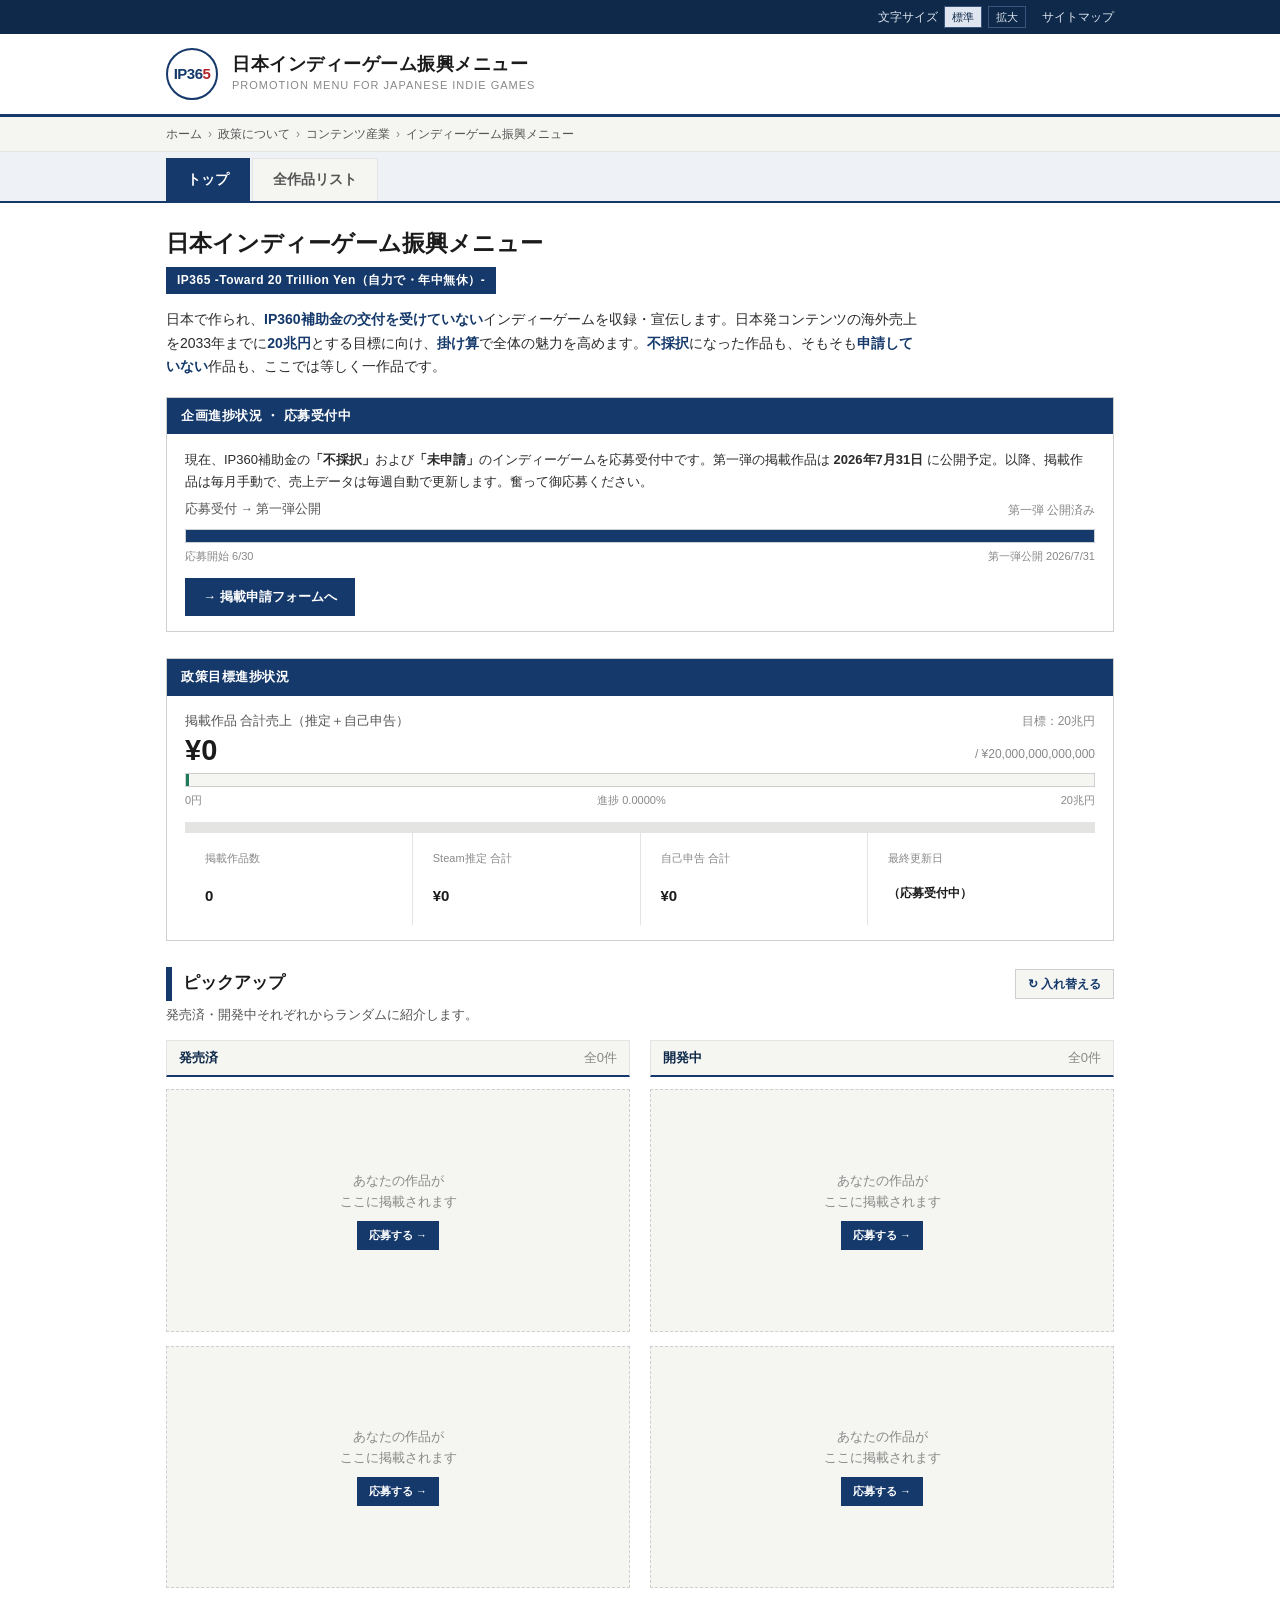
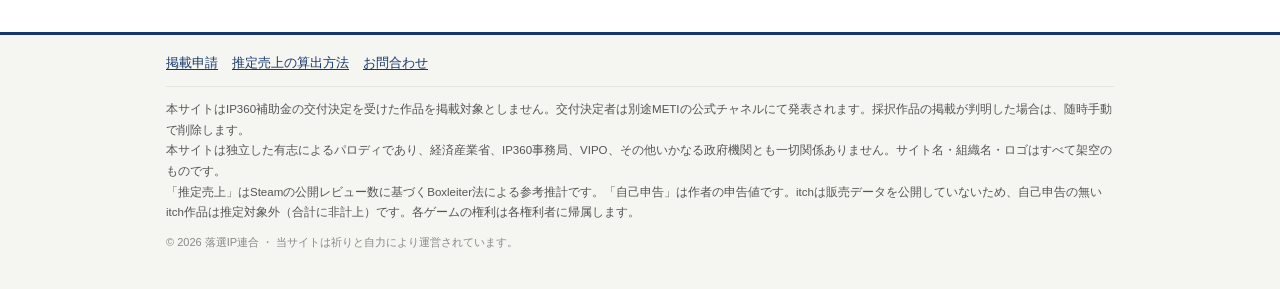
==== index.html @ c7cfbd73 "v1" ====
<!DOCTYPE html>
<html lang="ja">
<head>
<meta charset="UTF-8">
<meta name="viewport" content="width=device-width, initial-scale=1.0">
<title>日本インディーゲーム振興メニュー｜落選IP連合</title>
<meta name="description" content="日本のインディーゲームを収録・宣伝する非公式ファンサイト。IP360補助金に不採択となった作品も対象。">
<style>
  :root{
    --navy:#15396b; --navy-d:#0e2949; --ink:#1b1b1b; --sub:#555; --muted:#888;
    --line:#cfcfcf; --line-s:#e4e4e2; --page:#fff; --panel:#f5f5f2; --panel-2:#eef1f5;
    --stamp:#b3242b; --ok:#1d7a5a; --amber:#9a6a12;
  }
  *{box-sizing:border-box}
  html{-webkit-text-size-adjust:100%}
  body{margin:0;color:var(--ink);background:var(--page);
    font-family:"Hiragino Kaku Gothic ProN","Hiragino Sans","Yu Gothic Medium","Yu Gothic","Meiryo","MS PGothic",sans-serif;
    font-size:15px;line-height:1.7;}
  a{color:var(--navy);text-decoration:underline;text-underline-offset:2px}
  a:hover{color:#1f57a3}
  :focus-visible{outline:2px solid var(--navy);outline-offset:2px}
  .wrap{max-width:980px;margin:0 auto;padding:0 16px}

  .util{background:var(--navy-d);color:#dfe6f0;font-size:12px}
  .util .wrap{display:flex;justify-content:flex-end;align-items:center;gap:16px;height:34px}
  .util a{color:#dfe6f0;text-decoration:none}.util a:hover{text-decoration:underline}
  .util .sz{display:flex;gap:6px;align-items:center}
  .util .sz button{background:none;border:1px solid #3a557d;color:#dfe6f0;font:inherit;font-size:11px;padding:1px 7px;cursor:pointer}
  .util .sz button[aria-pressed="true"]{background:#dfe6f0;color:var(--navy-d)}

  .mast{border-bottom:3px solid var(--navy)}
  .mast .wrap{display:flex;align-items:center;gap:14px;padding:14px 16px}
  .emblem{width:52px;height:52px;border:2px solid var(--navy);border-radius:50%;display:flex;align-items:center;justify-content:center;flex-shrink:0}
  .emblem span{font-size:15px;font-weight:700;color:var(--navy);letter-spacing:-.5px}
  .emblem .x{color:var(--stamp);text-decoration:line-through;text-decoration-thickness:2px}
  .emblem .hi5{color:var(--stamp)}
  .org .ja{font-size:18px;font-weight:700;letter-spacing:.5px;line-height:1.3}
  .org .en{font-size:11px;color:var(--muted);letter-spacing:1px}

  .crumb{background:var(--panel);border-bottom:1px solid var(--line-s);font-size:12px;color:var(--sub)}
  .crumb .wrap{padding:7px 16px;display:flex;flex-wrap:wrap;gap:6px;align-items:center}
  .crumb a{color:var(--sub);text-decoration:none}.crumb .sep{color:var(--muted)}

  .tabs{background:var(--panel-2);border-bottom:2px solid var(--navy)}
  .tabs .wrap{display:flex;gap:2px;padding:0 16px}
  .tab{background:var(--panel);border:1px solid var(--line-s);border-bottom:none;font:inherit;font-size:14px;font-weight:700;
    color:var(--sub);padding:9px 20px;cursor:pointer;margin-top:6px}
  .tab[aria-selected="true"]{background:var(--navy);color:#fff;border-color:var(--navy)}

  main{padding:24px 0 8px}
  h1{font-size:23px;font-weight:700;line-height:1.4;margin:0 0 4px}
  .pubinfo{display:inline-block;background:var(--navy);color:#fff;font-size:12px;font-weight:700;padding:3px 11px;margin:4px 0 14px;letter-spacing:.5px}
  .lead{font-size:14px;color:#2b2b2b;margin:0 0 18px;max-width:760px}
  .lead .hl{color:var(--navy);font-weight:700}

  .panel{border:1px solid var(--line);background:#fff;margin:0 0 26px}
  .panel .hd{background:var(--navy);color:#fff;font-size:13px;font-weight:700;padding:7px 14px;letter-spacing:.5px}
  .panel .bd{padding:15px 18px}
  .prow{display:flex;justify-content:space-between;align-items:flex-end;flex-wrap:wrap;gap:6px}
  .prow .label{font-size:12.5px;color:var(--sub)} .target{font-size:12px;color:var(--muted)}
  .total{font-size:29px;font-weight:700;font-variant-numeric:tabular-nums;line-height:1}
  .bar{height:14px;background:var(--panel);border:1px solid var(--line);overflow:hidden;margin-top:8px}
  .camp-note{font-size:13px;color:#2b2b2b;margin:0 0 4px;line-height:1.7}
  .camp .camp-fill{background:var(--navy)}
  .cta{display:inline-block;background:var(--navy);color:#fff;font-size:13px;font-weight:700;padding:8px 18px;text-decoration:none}
  .cta:hover{background:var(--navy-d);color:#fff}
  .ph-card{border:1px dashed var(--line);background:var(--panel);display:flex;flex-direction:column;align-items:center;justify-content:center;text-align:center;aspect-ratio:460/240;color:var(--muted);font-size:12.5px;padding:14px;gap:8px}
  .ph-card a{font-size:12px}
  .prelaunch{border:1px solid var(--line);background:var(--panel);padding:24px 20px;text-align:center;font-size:14px;color:var(--sub)}
  .prelaunch strong{color:var(--navy-d)}
  .tag.r18{border-color:#d88;color:#fff;background:var(--stamp);font-weight:700}
  .modal-ov{position:fixed;inset:0;background:rgba(14,41,73,.55);display:none;align-items:center;justify-content:center;z-index:50;padding:18px}
  .modal-ov.show{display:flex}
  .modal{background:#fff;border:1px solid var(--line);max-width:380px;width:100%;box-shadow:0 8px 30px rgba(0,0,0,.25)}
  .modal-h{background:var(--stamp);color:#fff;font-size:14px;font-weight:700;padding:9px 16px;letter-spacing:1px}
  .modal-b{padding:18px 18px 16px;font-size:14px}
  .modal-b p{margin:0 0 10px}
  .modal-acts{display:flex;gap:10px;margin-top:16px}
  .modal-acts button{font:inherit;font-size:14px;font-weight:700;border:1px solid;padding:10px 16px;cursor:pointer;flex:1}
  .m-yes{background:var(--navy);color:#fff;border-color:var(--navy)} .m-yes:hover{background:var(--navy-d)}
  .m-no{background:#fff;color:var(--sub);border-color:var(--line)} .m-no:hover{background:var(--panel)}
  .bar>i{display:block;height:100%;background:var(--ok);min-width:3px;transition:width .9s ease}
  .scale{display:flex;justify-content:space-between;font-size:11px;color:var(--muted);margin-top:4px;font-variant-numeric:tabular-nums}
  .pmeta{margin-top:12px;border-top:1px solid var(--line-s);padding-top:10px;display:grid;grid-template-columns:repeat(4,1fr);gap:1px;background:var(--line-s)}
  .pmeta div{background:#fff;padding:8px 10px}.pmeta .k{font-size:11px;color:var(--muted)}.pmeta .v{font-size:15px;font-weight:700;font-variant-numeric:tabular-nums}

  .sec-h{font-size:17px;font-weight:700;border-left:6px solid var(--navy);padding:2px 0 2px 11px;margin:22px 0 4px;display:flex;justify-content:space-between;align-items:center}
  .sec-h .reshuf{font-size:12px;font-weight:400}
  .sec-sub{font-size:12.5px;color:var(--sub);margin:0 0 14px}
  .reshuf-btn{font:inherit;font-size:12px;background:var(--panel);border:1px solid var(--line);padding:4px 12px;cursor:pointer;color:var(--navy)}
  .reshuf-btn:hover{background:var(--panel-2)}

  .two-col{display:grid;grid-template-columns:1fr 1fr;gap:20px;margin-bottom:8px}
  .col-h{font-size:13px;font-weight:700;color:var(--navy-d);background:var(--panel);border:1px solid var(--line-s);border-bottom:2px solid var(--navy);padding:6px 12px;margin-bottom:12px}
  .col-h .cnt{float:right;color:var(--muted);font-weight:400}

  .grid{display:grid;grid-template-columns:repeat(auto-fill,minmax(280px,1fr));gap:14px}
  .card{border:1px solid var(--line);background:#fff;display:flex;flex-direction:column}
  .thumb{aspect-ratio:460/215;background:var(--panel-2);position:relative;overflow:hidden;border-bottom:1px solid var(--line-s)}
  .thumb img{width:100%;height:100%;object-fit:cover;display:block}
  .thumb .ph{position:absolute;inset:0;display:flex;align-items:center;justify-content:center;color:#9aa6b4;font-size:11px;text-align:center;padding:10px}
  .stamp{position:absolute;top:8px;left:8px;border:2.5px solid var(--stamp);color:var(--stamp);font-size:12px;font-weight:700;letter-spacing:3px;padding:2px 6px 2px 9px;transform:rotate(-9deg);background:rgba(255,255,255,.55)}
  .pin-status{position:absolute;top:8px;right:8px;font-size:10px;font-weight:700;padding:2px 8px;background:rgba(255,255,255,.85)}
  .pin-status.dev{color:var(--amber);border:1px solid #d8b25a}.pin-status.rel{color:var(--ok);border:1px solid #a6d2bf}
  .ci{padding:11px 13px;display:flex;flex-direction:column;gap:7px;flex:1}
  .gname{font-size:15px;font-weight:700;line-height:1.35}
  .meta-line{font-size:11px;color:var(--muted);font-variant-numeric:tabular-nums}
  .ip-none{font-size:11px;color:#aaa}
  .tags{display:flex;flex-wrap:wrap;gap:5px}
  .tag{font-size:10.5px;padding:2px 8px;border:1px solid var(--line);color:var(--sub);background:var(--panel);white-space:nowrap}
  .tag.g{background:var(--panel-2);color:var(--navy-d);border-color:#cdd8e6}
  .tag.ai{border-color:#cdbce6;color:#5a3f8a;background:#f3eefa}
  .rev{margin-top:auto;padding-top:8px;border-top:1px solid var(--line-s);font-size:12px;font-variant-numeric:tabular-nums;display:flex;justify-content:space-between;align-items:baseline}
  .rev .k{font-size:10.5px;color:var(--muted)}
  .rev .v.est{color:var(--ok);font-weight:700}.rev .v.self{color:var(--navy);font-weight:700}.rev .v.exc{color:var(--muted)}
  .acc-btn{width:100%;text-align:left;background:var(--panel);border:none;border-top:1px solid var(--line-s);font:inherit;font-size:12px;font-weight:700;color:var(--navy);padding:7px 13px;cursor:pointer}
  .acc-btn .tri{font-size:9px;display:inline-block;transition:transform .2s}.acc-btn[aria-expanded="true"] .tri{transform:rotate(90deg)}
  .acc-bd{display:none;padding:12px 13px;font-size:12.5px;border-top:1px solid var(--line-s)}.acc-bd.open{display:block}
  .acc-bd h4{font-size:12px;font-weight:700;margin:0 0 3px;color:var(--navy-d)}.acc-bd .blk{margin:0 0 11px}
  .acc-bd .statement{background:#fbf0f0;border-left:3px solid var(--stamp);padding:8px 11px;margin:0;color:#3a2020}
  .links{display:flex;flex-wrap:wrap;gap:6px;margin:0}
  .links a{font-size:11.5px;padding:3px 10px;border:1px solid var(--line);text-decoration:none;color:var(--navy);background:#fff}.links a:hover{background:var(--panel)}
  .calc{font-size:11px;color:var(--muted);line-height:1.6;margin:0}

  .filters{border:1px solid var(--line);background:var(--panel);padding:13px 16px;margin:0 0 16px}
  .frow{display:flex;flex-wrap:wrap;gap:18px;align-items:flex-start}
  .fgrp{display:flex;flex-direction:column;gap:5px}
  .fgrp .flabel{font-size:11px;font-weight:700;color:var(--navy-d)}
  .seg{display:flex;border:1px solid var(--line)}
  .seg button{font:inherit;font-size:12px;background:#fff;border:none;border-right:1px solid var(--line);padding:5px 12px;cursor:pointer;color:var(--sub)}
  .seg button:last-child{border-right:none}
  .seg button[aria-pressed="true"]{background:var(--navy);color:#fff}
  .gchips{display:flex;flex-wrap:wrap;gap:5px;max-width:560px}
  .gchip{font:inherit;font-size:11.5px;background:#fff;border:1px solid var(--line);padding:3px 10px;cursor:pointer;color:var(--sub)}
  .gchip[aria-pressed="true"]{background:var(--navy);color:#fff;border-color:var(--navy)}
  .fcount{font-size:12px;color:var(--sub);margin:0 0 12px}
  .fcount b{color:var(--ink)}
  .empty{text-align:center;color:var(--muted);font-size:13px;padding:30px}

  .apply{border:1px dashed var(--line);background:var(--panel);padding:15px 18px;margin:22px 0 8px;font-size:13px}
  .apply h3{font-size:14px;margin:0 0 6px;font-weight:700}

  footer{border-top:3px solid var(--navy);margin-top:28px;background:var(--panel)}
  footer .wrap{padding:18px 16px 26px}
  .flinks{display:flex;flex-wrap:wrap;gap:14px;font-size:12.5px;margin-bottom:12px}
  .disc{font-size:11.5px;color:var(--sub);line-height:1.8;border-top:1px solid var(--line-s);padding-top:12px;margin:0}
  .copy{font-size:11px;color:var(--muted);margin-top:10px}

  .hide{display:none!important}
  @media(max-width:760px){
    .two-col{grid-template-columns:1fr}
    .pmeta{grid-template-columns:1fr 1fr}
  }
  @media(prefers-reduced-motion:reduce){*{transition:none!important}}
  body.lg{font-size:17px}
</style>
</head>
<body>

<div class="util"><div class="wrap">
  <span class="sz">文字サイズ
    <button id="sz-n" aria-pressed="true">標準</button>
    <button id="sz-l" aria-pressed="false">拡大</button>
  </span>
  <a href="#">サイトマップ</a>
</div></div>

<header class="mast"><div class="wrap">
  <div class="emblem" aria-hidden="true"><span>IP36<span class="hi5">5</span></span></div>
  <div class="org">
    <div class="ja">日本インディーゲーム振興メニュー</div>
    <div class="en">PROMOTION MENU FOR JAPANESE INDIE GAMES</div>
  </div>
</div></header>

<nav class="crumb" aria-label="パンくず"><div class="wrap">
  <a href="#">ホーム</a><span class="sep">›</span>
  <a href="#">政策について</a><span class="sep">›</span>
  <a href="#">コンテンツ産業</a><span class="sep">›</span>
  <span>インディーゲーム振興メニュー</span>
</div></nav>

<div class="tabs"><div class="wrap" role="tablist">
  <button class="tab" id="tab-top" role="tab" aria-selected="true" aria-controls="view-top">トップ</button>
  <button class="tab" id="tab-list" role="tab" aria-selected="false" aria-controls="view-list">全作品リスト</button>
</div></div>

<main><div class="wrap">

  <!-- ===================== TOP ===================== -->
  <section id="view-top" role="tabpanel" aria-labelledby="tab-top">
    <h1>日本インディーゲーム振興メニュー</h1>
    <div class="pubinfo">IP365 ‑Toward 20 Trillion Yen（自力で・年中無休）‑</div>
    <p class="lead">日本で作られ、<span class="hl">IP360補助金の交付を受けていない</span>インディーゲームを収録・宣伝します。日本発コンテンツの海外売上を2033年までに<span class="hl">20兆円</span>とする目標に向け、<span class="hl">掛け算</span>で全体の魅力を高めます。<span class="hl">不採択</span>になった作品も、そもそも<span class="hl">申請していない</span>作品も、ここでは等しく一作品です。</p>

    <section class="panel camp" aria-labelledby="camp-h">
      <div class="hd" id="camp-h">企画進捗状況 ・ 応募受付中</div>
      <div class="bd">
        <p class="camp-note">現在、IP360補助金の<strong>「不採択」</strong>および<strong>「未申請」</strong>のインディーゲームを応募受付中です。第一弾の掲載作品は <strong>2026年7月31日</strong> に公開予定。以降、掲載作品は毎月手動で、売上データは毎週自動で更新します。奮って御応募ください。</p>
        <div class="prow" style="margin-top:6px"><span class="label">応募受付 → 第一弾公開</span><span class="target" id="camp-countdown">あと — 日</span></div>
        <div class="bar"><i id="camp-bar" class="camp-fill" style="width:3px"></i></div>
        <div class="scale"><span id="camp-start">応募開始</span><span>第一弾公開 2026/7/31</span></div>
        <p style="margin:13px 0 0"><a class="cta js-form-link" href="#" target="_blank" rel="noopener">→ 掲載申請フォームへ</a></p>
      </div>
    </section>

    <section class="panel" aria-labelledby="prog-h">
      <div class="hd" id="prog-h">政策目標進捗状況</div>
      <div class="bd">
        <div class="prow"><span class="label">掲載作品 合計売上（推定＋自己申告）</span><span class="target">目標：20兆円</span></div>
        <div class="prow" style="margin:4px 0 0"><span class="total" id="total-jpy">¥—</span><span class="target" id="target-jpy">/ ¥20,000,000,000,000</span></div>
        <div class="bar"><i id="bar" style="width:3px"></i></div>
        <div class="scale"><span>0円</span><span id="pct">進捗 —</span><span>20兆円</span></div>
        <div class="pmeta">
          <div><div class="k">掲載作品数</div><div class="v" id="m-count">—</div></div>
          <div><div class="k">Steam推定 合計</div><div class="v" id="m-est">—</div></div>
          <div><div class="k">自己申告 合計</div><div class="v" id="m-self">—</div></div>
          <div><div class="k">最終更新日</div><div class="v" id="m-updated" style="font-size:12px">—</div></div>
        </div>
      </div>
    </section>

    <h2 class="sec-h">ピックアップ <button class="reshuf-btn" id="reshuf" type="button">↻ 入れ替える</button></h2>
    <p class="sec-sub">発売済・開発中それぞれからランダムに紹介します。</p>
    <div class="two-col">
      <div><div class="col-h">発売済 <span class="cnt" id="rel-cnt"></span></div><div class="grid" id="show-rel"></div></div>
      <div><div class="col-h">開発中 <span class="cnt" id="dev-cnt"></span></div><div class="grid" id="show-dev"></div></div>
    </div>
  </section>

  <!-- ===================== LIST ===================== -->
  <section id="view-list" role="tabpanel" aria-labelledby="tab-list" class="hide">
    <h1 style="margin-bottom:14px">全作品リスト</h1>
    <div class="filters">
      <div class="frow">
        <div class="fgrp"><span class="flabel">IP360</span>
          <div class="seg" data-filter="ip360">
            <button aria-pressed="true" data-v="all">全部</button>
            <button aria-pressed="false" data-v="rejected">不採選</button>
            <button aria-pressed="false" data-v="none">未申請</button>
          </div>
        </div>
        <div class="fgrp"><span class="flabel">状態</span>
          <div class="seg" data-filter="status">
            <button aria-pressed="true" data-v="all">全部</button>
            <button aria-pressed="false" data-v="released">発売済</button>
            <button aria-pressed="false" data-v="in_development">開発中</button>
          </div>
        </div>
        <div class="fgrp"><span class="flabel">AI利用</span>
          <div class="seg" data-filter="ai">
            <button aria-pressed="true" data-v="all">全部</button>
            <button aria-pressed="false" data-v="yes">使用</button>
            <button aria-pressed="false" data-v="no">不使用</button>
          </div>
        </div>
        <div class="fgrp"><span class="flabel">対象年齢</span>
          <div class="seg" data-filter="adult">
            <button aria-pressed="true" data-v="sfw">全年齢のみ</button>
            <button aria-pressed="false" data-v="all">成人向けも表示</button>
          </div>
        </div>
      </div>
      <div class="fgrp" style="margin-top:13px"><span class="flabel">ジャンル（複数選択可）</span>
        <div class="gchips" id="gchips"></div>
      </div>
    </div>
    <p class="fcount"><b id="list-count">0</b> 件を表示中</p>
    <div class="grid" id="list-grid"></div>
    <div class="empty hide" id="list-empty">条件に一致する作品がありません。</div>

    <section class="apply">
      <h3>掲載申請について</h3>
      <p style="margin:0">Steam App ID か itch.io のページURL、<strong>どちらか一方</strong>があれば掲載できます。Steam作品はタイトル・画像・概要・ジャンルを自動取得。itch作品は460×215pxの画像・概要（300文字以内）・ジャンル（最大5つ）を御記入ください。</p>
      <p style="margin:10px 0 0"><a class="js-form-link" href="#" target="_blank" rel="noopener" style="display:inline-block;background:var(--navy);color:#fff;font-size:13px;font-weight:700;padding:8px 18px;text-decoration:none">→ 掲載申請フォームへ</a></p>
    </section>
  </section>

</div></main>

<div class="modal-ov" id="age-modal" role="dialog" aria-modal="true" aria-labelledby="age-h">
  <div class="modal">
    <div class="modal-h" id="age-h">年齢確認</div>
    <div class="modal-b">
      <p>このフィルタには<strong>成人向け（R-18）</strong>の作品が含まれます。</p>
      <p>あなたは18歳以上ですか？</p>
      <div class="modal-acts">
        <button id="age-yes" class="m-yes">はい（18歳以上）</button>
        <button id="age-no" class="m-no">いいえ</button>
      </div>
    </div>
  </div>
</div>

<footer><div class="wrap">
  <div class="flinks"><a class="js-form-link" href="#" target="_blank" rel="noopener">掲載申請</a><a href="#" id="calc-link">推定売上の算出方法</a><a class="js-contact-link" href="#" target="_blank" rel="noopener">お問合わせ</a></div>
  <p class="disc">
    本サイトはIP360補助金の交付決定を受けた作品を掲載対象としません。交付決定者は別途METIの公式チャネルにて発表されます。採択作品の掲載が判明した場合は、随時手動で削除します。<br>
    本サイトは独立した有志によるパロディであり、経済産業省、IP360事務局、VIPO、その他いかなる政府機関とも一切関係ありません。サイト名・組織名・ロゴはすべて架空のものです。<br>
    「推定売上」はSteamの公開レビュー数に基づくBoxleiter法による参考推計です。「自己申告」は作者の申告値です。itchは販売データを公開していないため、自己申告の無いitch作品は推定対象外（合計に非計上）です。各ゲームの権利は各権利者に帰属します。
  </p>
  <p class="copy">© <span id="yr"></span> 落選IP連合 ・ 当サイトは祈りと自力により運営されています。</p>
</div></footer>

<script>
(function(){
  "use strict";
  // ▼▼▼ Googleフォームの公開URLをここに（Apps Scriptのログに出る getPublishedUrl） ▼▼▼
  var FORM_URL = "https://forms.gle/REPLACE_WITH_YOUR_FORM";
  // ▼ お問合わせ用の別フォームURL（後で手動で差し替え） ▼
  var CONTACT_URL = "https://forms.gle/REPLACE_WITH_CONTACT_FORM";
  // ▲▲▲
  // ▲▲▲
  var FALLBACK = {
    generated_at:"（応募受付中）", target_jpy:20000000000000,
    total_estimated_jpy:0, total_self_reported_jpy:0,
    total_counter_jpy:0, total_reviews:0,
    assumptions:{boxleiter_multiplier:30, effective_price_factor:0.6, usd_jpy:155},
    games:[]
  };

  var D=null, A={};
  var filt={ip360:"all",status:"all",ai:"all",adult:"sfw",genres:[]};
  var adultConfirmed=false;
  var yen=function(n){return "¥"+Math.round(n).toLocaleString("ja-JP");};
  var num=function(n){return Math.round(n).toLocaleString("ja-JP");};
  function esc(s){return String(s==null?"":s).replace(/[&<>"]/g,function(c){return{"&":"&amp;","<":"&lt;",">":"&gt;",'"':"&quot;"}[c];});}
  function rnd(arr,k){var a=arr.slice();for(var i=a.length-1;i>0;i--){var j=Math.floor(Math.random()*(i+1));var t=a[i];a[i]=a[j];a[j]=t;}return a.slice(0,k);}

  function revHtml(g){
    if(g.revenue_kind==="estimated") return '<span class="k">推定売上</span><span class="v est">'+yen(g.revenue_jpy)+'</span>';
    if(g.revenue_kind==="self_reported") return '<span class="k">自己申告</span><span class="v self">'+yen(g.revenue_jpy)+'</span>';
    return '<span class="k">売上</span><span class="v exc">対象外（itch非公開）</span>';
  }
  function card(g){
    var c=document.createElement("article");c.className="card";
    var stamp = g.ip360==="rejected" ? '<div class="stamp" aria-label="不採択">不採択</div>' : '';
    var pin = g.status==="released" ? '<div class="pin-status rel">発売済</div>' : '<div class="pin-status dev">開発中</div>';
    var thumb='<div class="thumb">'+(g.header_image?'<img src="'+esc(g.header_image)+'" alt="'+esc(g.name)+'" loading="lazy">':'<div class="ph">画像（Steam自動取得 / 作者提供）</div>')+stamp+pin+'</div>';

    var idline = g.app_id ? ('App ID: '+esc(g.app_id)) : (g.itch_url?'itch.io':'—');
    var ipnone = g.ip360==="none" ? '<div class="ip-none">IP360：未申請</div>' : '';
    var genreTags=(g.genre||[]).map(function(t){return '<span class="tag g">'+esc(t)+'</span>';}).join("");
    var aiTag = g.ai_used===true?'<span class="tag ai">AI使用</span>':(g.ai_used===false?'<span class="tag">AI不使用</span>':'');
    var r18Tag = g.adult?'<span class="tag r18">R-18</span>':'';

    var ci='<div class="ci"><div class="gname">'+esc(g.name)+'</div>'+
      '<div class="meta-line">'+idline+'</div>'+ipnone+
      '<div class="tags">'+r18Tag+aiTag+genreTags+'</div>'+
      '<div class="rev">'+revHtml(g)+'</div></div>';
    c.innerHTML=thumb+ci;

    var btn=document.createElement("button");btn.className="acc-btn";btn.setAttribute("aria-expanded","false");
    btn.innerHTML='<span class="tri">▶</span> 詳細を見る';
    var L=g.links||{},lb=[];
    if(L.steam)lb.push('<a href="'+esc(L.steam)+'" target="_blank" rel="noopener">Steam ↗</a>');
    if(L.itch)lb.push('<a href="'+esc(L.itch)+'" target="_blank" rel="noopener">itch.io ↗</a>');
    if(L.website)lb.push('<a href="'+esc(L.website)+'" target="_blank" rel="noopener">公式サイト ↗</a>');
    var sns=L.sns||(L.x?[L.x]:[]);
    (Array.isArray(sns)?sns:[sns]).forEach(function(u){
      if(!u)return;
      var label="SNS";try{label=new URL(u).hostname.replace(/^www\./,"");}catch(e){}
      lb.push('<a href="'+esc(u)+'" target="_blank" rel="noopener">'+esc(label)+' ↗</a>');
    });
    var linksHtml=lb.length?'<div class="links">'+lb.join("")+'</div>':'<p class="calc">リンク未登録</p>';

    var calc;
    if(g.revenue_kind==="estimated") calc='レビュー '+num(g.total_reviews)+' 件 × 係数 '+(A.boxleiter_multiplier||30)+' ＝ 推定 '+num(g.est_units)+' 本 × 実効単価係数 '+(A.effective_price_factor||0.6)+' → '+yen(g.revenue_jpy);
    else if(g.revenue_kind==="self_reported") calc='作者の自己申告値：'+yen(g.revenue_jpy)+'（itchは販売データ非公開のため申告制）';
    else calc='itchは販売データを公開していないため、推定対象外（合計に非計上）。';

    var stmt = (g.ip360==="rejected"&&g.statement)?'<div class="blk"><h4>落選感言</h4><p class="statement">'+esc(g.statement)+'</p></div>':'';
    var bd=document.createElement("div");bd.className="acc-bd";
    bd.innerHTML='<div class="blk"><h4>概要</h4><p style="margin:0">'+esc(g.short_description||"—")+'</p></div>'+
      stmt+'<div class="blk"><h4>関連リンク</h4>'+linksHtml+'</div>'+
      '<div class="blk" style="margin-bottom:0"><h4>売上の内訳</h4><p class="calc">'+calc+'</p></div>';
    btn.addEventListener("click",function(){var o=bd.classList.toggle("open");btn.setAttribute("aria-expanded",o?"true":"false");});
    c.appendChild(btn);c.appendChild(bd);
    return c;
  }

  function phCard(){
    var d=document.createElement("div");d.className="ph-card";
    d.innerHTML='<div>あなたの作品が<br>ここに掲載されます</div><a class="cta" href="'+FORM_URL+'" target="_blank" rel="noopener" style="font-size:11px;padding:5px 12px">応募する →</a>';
    return d;
  }
  function renderShowcase(){
    var sfw=D.games.filter(function(g){return !g.adult;});
    var rel=sfw.filter(function(g){return g.status==="released";});
    var dev=sfw.filter(function(g){return g.status==="in_development";});
    document.getElementById("rel-cnt").textContent="全"+rel.length+"件";
    document.getElementById("dev-cnt").textContent="全"+dev.length+"件";
    var R=document.getElementById("show-rel"),V=document.getElementById("show-dev");
    R.innerHTML="";V.innerHTML="";
    if(rel.length){ rnd(rel,3).forEach(function(g){R.appendChild(card(g));}); }
    else { R.appendChild(phCard());R.appendChild(phCard()); }
    if(dev.length){ rnd(dev,3).forEach(function(g){V.appendChild(card(g));}); }
    else { V.appendChild(phCard());V.appendChild(phCard()); }
  }

  function renderChips(){
    var set={};D.games.forEach(function(g){(g.genre||[]).forEach(function(t){set[t]=(set[t]||0)+1;});});
    var keys=Object.keys(set).sort(function(a,b){return set[b]-set[a];});
    var box=document.getElementById("gchips");box.innerHTML="";
    keys.forEach(function(t){
      var b=document.createElement("button");b.className="gchip";b.type="button";b.setAttribute("aria-pressed","false");
      b.textContent=t+"("+set[t]+")";b.dataset.v=t;
      b.addEventListener("click",function(){
        var i=filt.genres.indexOf(t);
        if(i>=0){filt.genres.splice(i,1);b.setAttribute("aria-pressed","false");}
        else{filt.genres.push(t);b.setAttribute("aria-pressed","true");}
        renderList();
      });
      box.appendChild(b);
    });
  }

  function renderList(){
    var g=document.getElementById("list-grid");g.innerHTML="";
    if(!D.games.length){
      document.getElementById("list-count").textContent=0;
      document.getElementById("list-empty").classList.add("hide");
      g.innerHTML='<div class="prelaunch">現在、<strong>応募受付中</strong>です。第一弾の掲載作品は <strong>2026年7月31日</strong> に公開予定。<br>あなたの作品の掲載申請をお待ちしています。<br><br><a class="cta" href="'+FORM_URL+'" target="_blank" rel="noopener">→ 掲載申請フォームへ</a></div>';
      return;
    }
    var rows=D.games.filter(function(x){
      if(filt.adult!=="all"&&x.adult)return false;
      if(filt.ip360!=="all"&&x.ip360!==filt.ip360)return false;
      if(filt.status!=="all"&&x.status!==filt.status)return false;
      if(filt.ai==="yes"&&x.ai_used!==true)return false;
      if(filt.ai==="no"&&x.ai_used!==false)return false;
      if(filt.genres.length){var has=(x.genre||[]).some(function(t){return filt.genres.indexOf(t)>=0;});if(!has)return false;}
      return true;
    });
    document.getElementById("list-count").textContent=rows.length;
    document.getElementById("list-empty").classList.toggle("hide",rows.length>0);
    rows.forEach(function(x){g.appendChild(card(x));});
  }

  // ▼ 企画スケジュール（7/31公開後はこのpanelごと削除可） ▼
  var CAMPAIGN_START = new Date("2026-07-01T00:00:00+09:00");
  var FIRST_BATCH    = new Date("2026-07-31T23:59:59+09:00");
  function renderCampaign(){
    var now=new Date(), span=FIRST_BATCH-CAMPAIGN_START;
    var p=span>0?((now-CAMPAIGN_START)/span*100):100;
    p=Math.min(Math.max(p,0),100);
    var days=Math.ceil((FIRST_BATCH-now)/86400000);
    var cd=document.getElementById("camp-countdown"), cs=document.getElementById("camp-start"), cb=document.getElementById("camp-bar");
    if(cs) cs.textContent="応募開始 "+(CAMPAIGN_START.getMonth()+1)+"/"+CAMPAIGN_START.getDate();
    if(cd) cd.textContent = days>0 ? ("第一弾公開まで あと "+days+" 日") : "第一弾 公開済み";
    if(cb) setTimeout(function(){cb.style.width=Math.max(p,2)+"%";},120);
  }

  function render(d){
    D=d;A=d.assumptions||{};
    document.getElementById("total-jpy").textContent=yen(d.total_counter_jpy||0);
    document.getElementById("target-jpy").textContent="/ "+yen(d.target_jpy||20000000000000);
    var pct=(d.total_counter_jpy||0)/(d.target_jpy||20000000000000)*100;
    document.getElementById("pct").textContent="進捗 "+(pct>=1?pct.toFixed(2):pct.toFixed(4))+"%";
    setTimeout(function(){document.getElementById("bar").style.width=Math.min(Math.max(pct,0.04),100)+"%";},120);
    document.getElementById("m-count").textContent=num(d.games.length);
    document.getElementById("m-est").textContent=yen(d.total_estimated_jpy||0);
    document.getElementById("m-self").textContent=yen(d.total_self_reported_jpy||0);
    document.getElementById("m-updated").textContent=d.generated_at||"—";
    document.getElementById("yr").textContent=new Date().getFullYear();
    renderCampaign();renderShowcase();renderChips();renderList();
  }

  // tabs
  function showTab(which){
    var top=which==="top";
    document.getElementById("tab-top").setAttribute("aria-selected",top?"true":"false");
    document.getElementById("tab-list").setAttribute("aria-selected",top?"false":"true");
    document.getElementById("view-top").classList.toggle("hide",!top);
    document.getElementById("view-list").classList.toggle("hide",top);
  }
  document.getElementById("tab-top").onclick=function(){showTab("top");};
  document.getElementById("tab-list").onclick=function(){showTab("list");};

  // segmented filters
  function setSeg(seg,b){
    seg.querySelectorAll("button").forEach(function(x){x.setAttribute("aria-pressed","false");});
    b.setAttribute("aria-pressed","true");filt[seg.dataset.filter]=b.dataset.v;renderList();
  }
  document.querySelectorAll(".seg").forEach(function(seg){
    var key=seg.dataset.filter;
    seg.querySelectorAll("button").forEach(function(b){
      b.addEventListener("click",function(){
        // 成人向け表示は18歳以上の確認が必要
        if(key==="adult" && b.dataset.v==="all" && !adultConfirmed){
          pendingAdultSeg={seg:seg,btn:b};
          document.getElementById("age-modal").classList.add("show");
          return;
        }
        setSeg(seg,b);
      });
    });
  });

  // 年齢確認モーダル
  var pendingAdultSeg=null;
  document.getElementById("age-yes").onclick=function(){
    adultConfirmed=true;
    document.getElementById("age-modal").classList.remove("show");
    if(pendingAdultSeg){setSeg(pendingAdultSeg.seg,pendingAdultSeg.btn);pendingAdultSeg=null;}
  };
  document.getElementById("age-no").onclick=function(){
    document.getElementById("age-modal").classList.remove("show");
    pendingAdultSeg=null; // 「全年齢のみ」のまま
  };
  document.getElementById("age-modal").addEventListener("click",function(e){
    if(e.target===this){this.classList.remove("show");pendingAdultSeg=null;}
  });

  document.getElementById("reshuf").onclick=function(){renderShowcase();};
  var n=document.getElementById("sz-n"),l=document.getElementById("sz-l");
  n.onclick=function(){document.body.classList.remove("lg");n.setAttribute("aria-pressed","true");l.setAttribute("aria-pressed","false");};
  l.onclick=function(){document.body.classList.add("lg");l.setAttribute("aria-pressed","true");n.setAttribute("aria-pressed","false");};
  document.getElementById("calc-link").addEventListener("click",function(e){e.preventDefault();
    alert("推定売上の算出方法（Boxleiter法）\n\n推定本数＝Steam公開レビュー数×係数（既定30）\n推定売上＝推定本数×定価×実効単価係数（既定0.6）\n\nitchは販売データ非公開のため、自己申告が無ければ対象外。誤差は大きく、眺めて楽しむための参考値です。");
  });

  fetch("./data.json",{cache:"no-store"}).then(function(r){if(!r.ok)throw 0;return r.json();})
    .then(render).catch(function(){render(FALLBACK);});

  document.querySelectorAll(".js-form-link").forEach(function(a){a.href=FORM_URL;});
  document.querySelectorAll(".js-contact-link").forEach(function(a){a.href=CONTACT_URL;});
})();
</script>
</body>
</html>
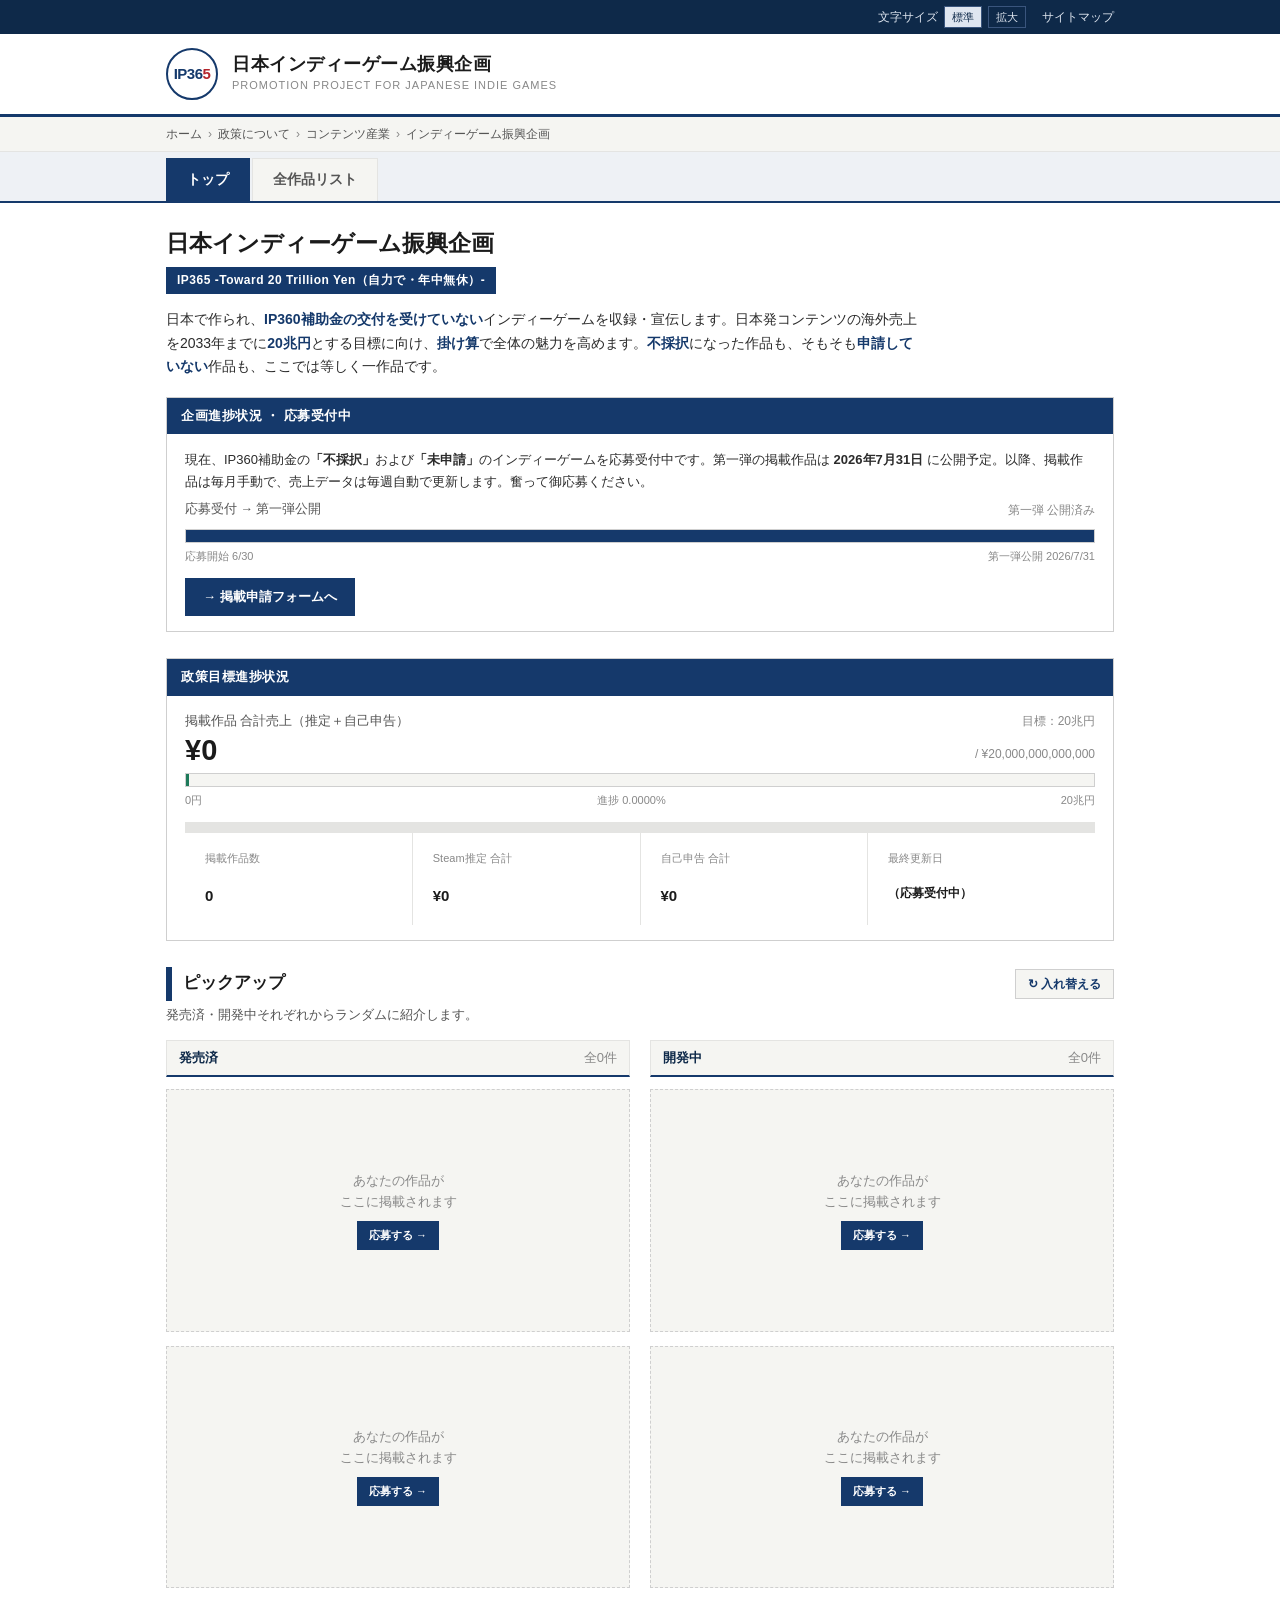
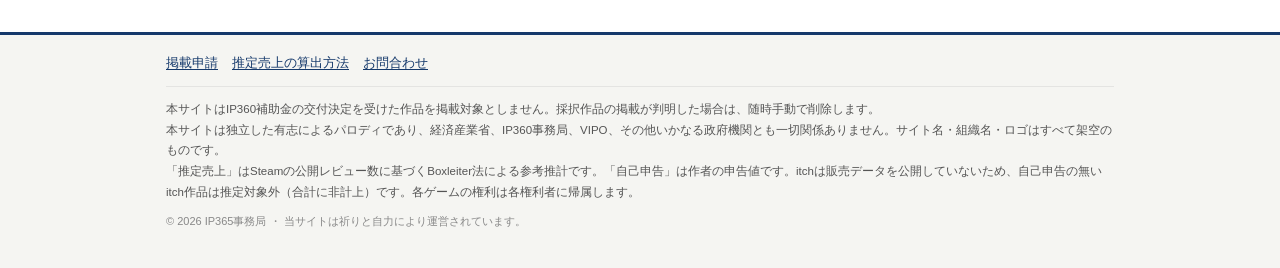
==== commit 0a6ff2e9: "Update index.html" ====
--- a/index.html
+++ b/index.html
@@ -3,7 +3,7 @@
 <head>
 <meta charset="UTF-8">
 <meta name="viewport" content="width=device-width, initial-scale=1.0">
-<title>日本インディーゲーム振興メニュー｜落選IP連合</title>
+<title>日本インディーゲーム振興企画｜落選IP連合</title>
 <meta name="description" content="日本のインディーゲームを収録・宣伝する非公式ファンサイト。IP360補助金に不採択となった作品も対象。">
 <style>
   :root{
@@ -168,8 +168,8 @@
 <header class="mast"><div class="wrap">
   <div class="emblem" aria-hidden="true"><span>IP36<span class="hi5">5</span></span></div>
   <div class="org">
-    <div class="ja">日本インディーゲーム振興メニュー</div>
-    <div class="en">PROMOTION MENU FOR JAPANESE INDIE GAMES</div>
+    <div class="ja">日本インディーゲーム振興企画</div>
+    <div class="en">PROMOTION PROJECT FOR JAPANESE INDIE GAMES</div>
   </div>
 </div></header>
 
@@ -177,7 +177,7 @@
   <a href="#">ホーム</a><span class="sep">›</span>
   <a href="#">政策について</a><span class="sep">›</span>
   <a href="#">コンテンツ産業</a><span class="sep">›</span>
-  <span>インディーゲーム振興メニュー</span>
+  <span>インディーゲーム振興企画</span>
 </div></nav>
 
 <div class="tabs"><div class="wrap" role="tablist">
@@ -189,7 +189,7 @@
 
   <!-- ===================== TOP ===================== -->
   <section id="view-top" role="tabpanel" aria-labelledby="tab-top">
-    <h1>日本インディーゲーム振興メニュー</h1>
+    <h1>日本インディーゲーム振興企画</h1>
     <div class="pubinfo">IP365 ‑Toward 20 Trillion Yen（自力で・年中無休）‑</div>
     <p class="lead">日本で作られ、<span class="hl">IP360補助金の交付を受けていない</span>インディーゲームを収録・宣伝します。日本発コンテンツの海外売上を2033年までに<span class="hl">20兆円</span>とする目標に向け、<span class="hl">掛け算</span>で全体の魅力を高めます。<span class="hl">不採択</span>になった作品も、そもそも<span class="hl">申請していない</span>作品も、ここでは等しく一作品です。</p>
 
@@ -233,10 +233,10 @@
     <h1 style="margin-bottom:14px">全作品リスト</h1>
     <div class="filters">
       <div class="frow">
-        <div class="fgrp"><span class="flabel">IP360</span>
+        <div class="fgrp"><span class="flabel">IP360補助金</span>
           <div class="seg" data-filter="ip360">
             <button aria-pressed="true" data-v="all">全部</button>
-            <button aria-pressed="false" data-v="rejected">不採選</button>
+            <button aria-pressed="false" data-v="rejected">不採択</button>
             <button aria-pressed="false" data-v="none">未申請</button>
           </div>
         </div>
@@ -247,11 +247,11 @@
             <button aria-pressed="false" data-v="in_development">開発中</button>
           </div>
         </div>
-        <div class="fgrp"><span class="flabel">AI利用</span>
+        <div class="fgrp"><span class="flabel">生成AIの利用</span>
           <div class="seg" data-filter="ai">
             <button aria-pressed="true" data-v="all">全部</button>
+            <button aria-pressed="false" data-v="no">不使用</button>
             <button aria-pressed="false" data-v="yes">使用</button>
-            <button aria-pressed="false" data-v="no">不使用</button>
           </div>
         </div>
         <div class="fgrp"><span class="flabel">対象年齢</span>
@@ -295,11 +295,11 @@
 <footer><div class="wrap">
   <div class="flinks"><a class="js-form-link" href="#" target="_blank" rel="noopener">掲載申請</a><a href="#" id="calc-link">推定売上の算出方法</a><a class="js-contact-link" href="#" target="_blank" rel="noopener">お問合わせ</a></div>
   <p class="disc">
-    本サイトはIP360補助金の交付決定を受けた作品を掲載対象としません。交付決定者は別途METIの公式チャネルにて発表されます。採択作品の掲載が判明した場合は、随時手動で削除します。<br>
+    本サイトはIP360補助金の交付決定を受けた作品を掲載対象としません。採択作品の掲載が判明した場合は、随時手動で削除します。<br>
     本サイトは独立した有志によるパロディであり、経済産業省、IP360事務局、VIPO、その他いかなる政府機関とも一切関係ありません。サイト名・組織名・ロゴはすべて架空のものです。<br>
     「推定売上」はSteamの公開レビュー数に基づくBoxleiter法による参考推計です。「自己申告」は作者の申告値です。itchは販売データを公開していないため、自己申告の無いitch作品は推定対象外（合計に非計上）です。各ゲームの権利は各権利者に帰属します。
   </p>
-  <p class="copy">© <span id="yr"></span> 落選IP連合 ・ 当サイトは祈りと自力により運営されています。</p>
+  <p class="copy">© <span id="yr"></span> IP365事務局 ・ 当サイトは祈りと自力により運営されています。</p>
 </div></footer>
 
 <script>
@@ -341,7 +341,7 @@
     var idline = g.app_id ? ('App ID: '+esc(g.app_id)) : (g.itch_url?'itch.io':'—');
     var ipnone = g.ip360==="none" ? '<div class="ip-none">IP360：未申請</div>' : '';
     var genreTags=(g.genre||[]).map(function(t){return '<span class="tag g">'+esc(t)+'</span>';}).join("");
-    var aiTag = g.ai_used===true?'<span class="tag ai">AI使用</span>':(g.ai_used===false?'<span class="tag">AI不使用</span>':'');
+    var aiTag = g.ai_used===true?'<span class="tag ai">生成AI使用</span>':(g.ai_used===false?'<span class="tag">生成AI不使用</span>':'');
     var r18Tag = g.adult?'<span class="tag r18">R-18</span>':'';
 
     var ci='<div class="ci"><div class="gname">'+esc(g.name)+'</div>'+
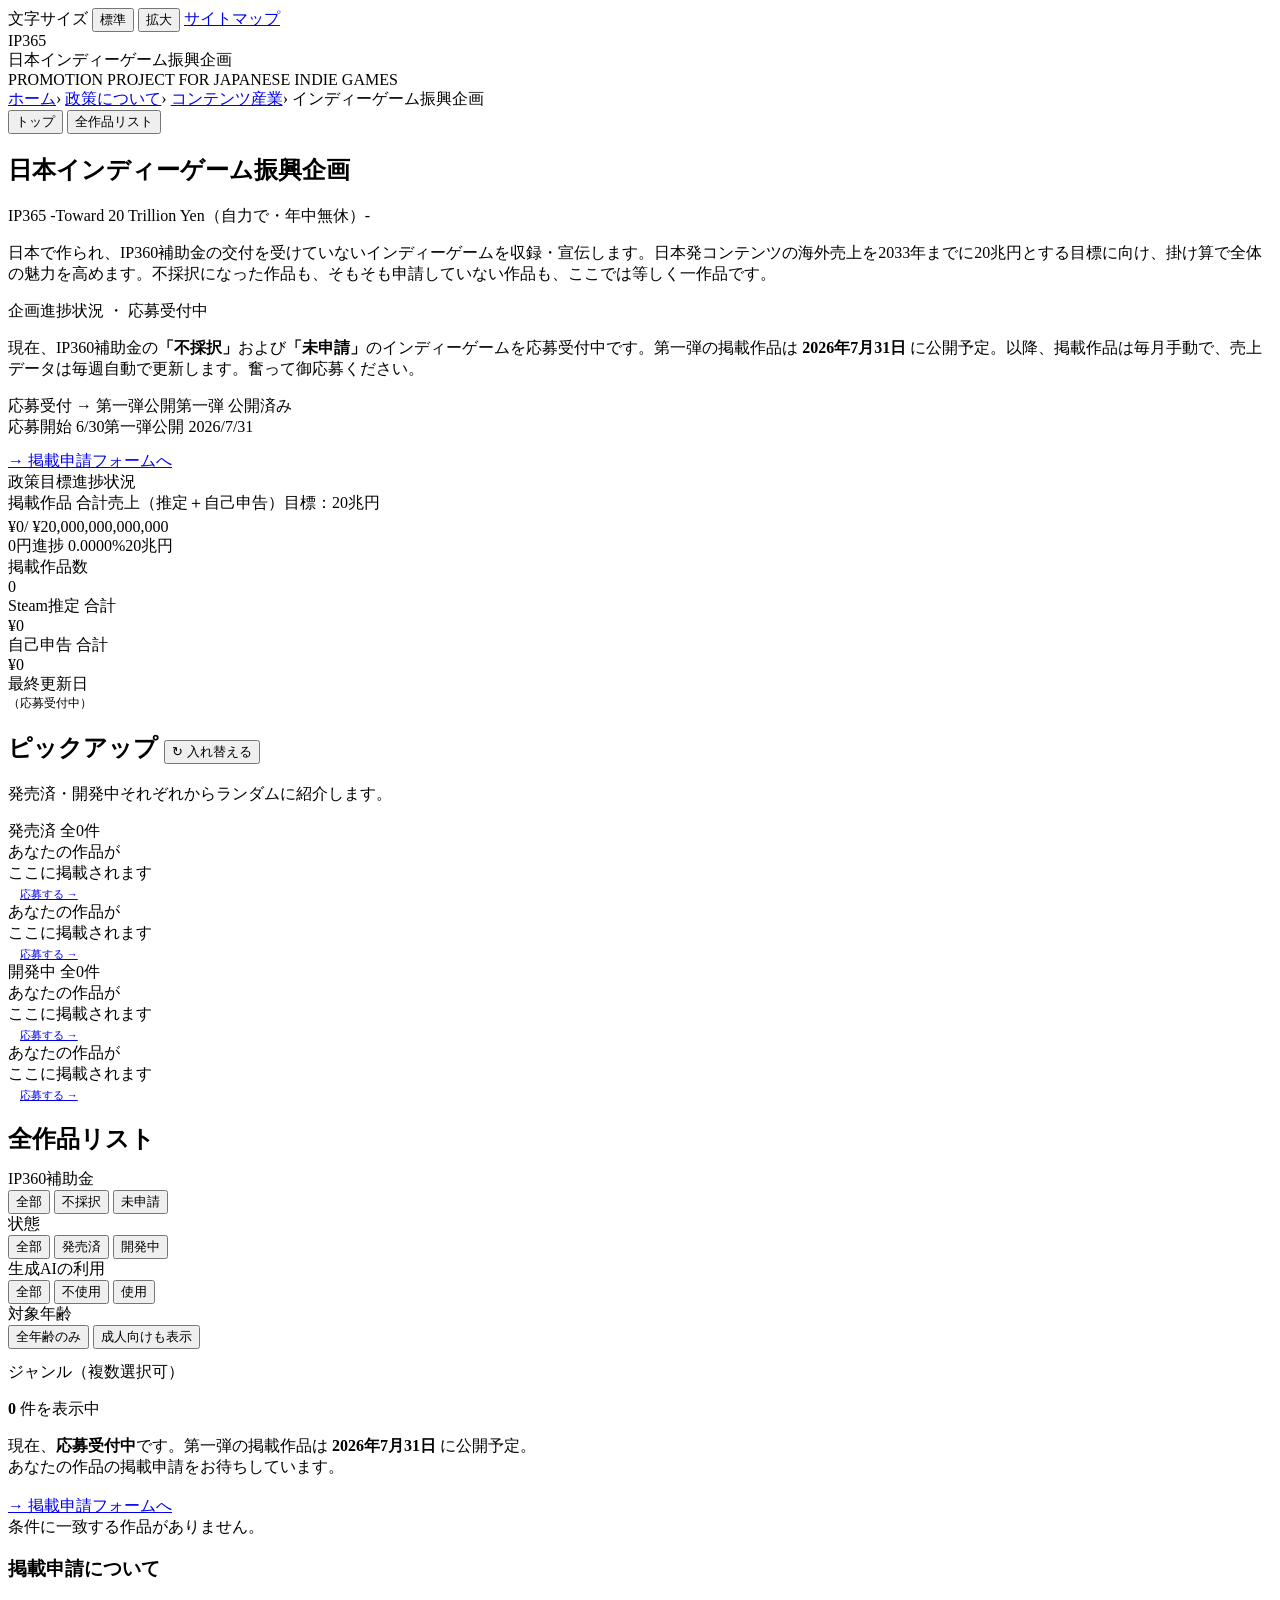
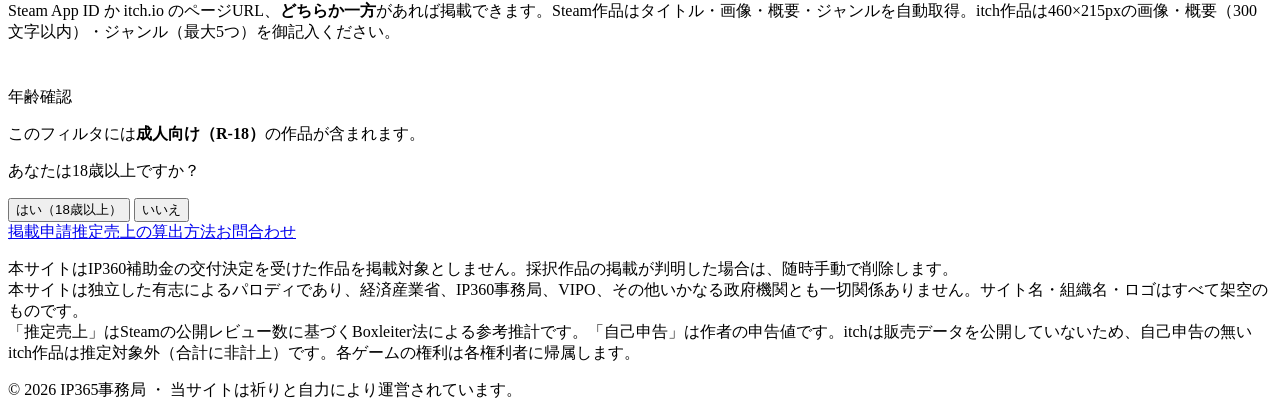
==== commit 7833128b: "Update index.html" ====
--- a/index.html
+++ b/index.html
@@ -5,155 +5,7 @@
 <meta name="viewport" content="width=device-width, initial-scale=1.0">
 <title>日本インディーゲーム振興企画｜落選IP連合</title>
 <meta name="description" content="日本のインディーゲームを収録・宣伝する非公式ファンサイト。IP360補助金に不採択となった作品も対象。">
-<style>
-  :root{
-    --navy:#15396b; --navy-d:#0e2949; --ink:#1b1b1b; --sub:#555; --muted:#888;
-    --line:#cfcfcf; --line-s:#e4e4e2; --page:#fff; --panel:#f5f5f2; --panel-2:#eef1f5;
-    --stamp:#b3242b; --ok:#1d7a5a; --amber:#9a6a12;
-  }
-  *{box-sizing:border-box}
-  html{-webkit-text-size-adjust:100%}
-  body{margin:0;color:var(--ink);background:var(--page);
-    font-family:"Hiragino Kaku Gothic ProN","Hiragino Sans","Yu Gothic Medium","Yu Gothic","Meiryo","MS PGothic",sans-serif;
-    font-size:15px;line-height:1.7;}
-  a{color:var(--navy);text-decoration:underline;text-underline-offset:2px}
-  a:hover{color:#1f57a3}
-  :focus-visible{outline:2px solid var(--navy);outline-offset:2px}
-  .wrap{max-width:980px;margin:0 auto;padding:0 16px}
-
-  .util{background:var(--navy-d);color:#dfe6f0;font-size:12px}
-  .util .wrap{display:flex;justify-content:flex-end;align-items:center;gap:16px;height:34px}
-  .util a{color:#dfe6f0;text-decoration:none}.util a:hover{text-decoration:underline}
-  .util .sz{display:flex;gap:6px;align-items:center}
-  .util .sz button{background:none;border:1px solid #3a557d;color:#dfe6f0;font:inherit;font-size:11px;padding:1px 7px;cursor:pointer}
-  .util .sz button[aria-pressed="true"]{background:#dfe6f0;color:var(--navy-d)}
-
-  .mast{border-bottom:3px solid var(--navy)}
-  .mast .wrap{display:flex;align-items:center;gap:14px;padding:14px 16px}
-  .emblem{width:52px;height:52px;border:2px solid var(--navy);border-radius:50%;display:flex;align-items:center;justify-content:center;flex-shrink:0}
-  .emblem span{font-size:15px;font-weight:700;color:var(--navy);letter-spacing:-.5px}
-  .emblem .x{color:var(--stamp);text-decoration:line-through;text-decoration-thickness:2px}
-  .emblem .hi5{color:var(--stamp)}
-  .org .ja{font-size:18px;font-weight:700;letter-spacing:.5px;line-height:1.3}
-  .org .en{font-size:11px;color:var(--muted);letter-spacing:1px}
-
-  .crumb{background:var(--panel);border-bottom:1px solid var(--line-s);font-size:12px;color:var(--sub)}
-  .crumb .wrap{padding:7px 16px;display:flex;flex-wrap:wrap;gap:6px;align-items:center}
-  .crumb a{color:var(--sub);text-decoration:none}.crumb .sep{color:var(--muted)}
-
-  .tabs{background:var(--panel-2);border-bottom:2px solid var(--navy)}
-  .tabs .wrap{display:flex;gap:2px;padding:0 16px}
-  .tab{background:var(--panel);border:1px solid var(--line-s);border-bottom:none;font:inherit;font-size:14px;font-weight:700;
-    color:var(--sub);padding:9px 20px;cursor:pointer;margin-top:6px}
-  .tab[aria-selected="true"]{background:var(--navy);color:#fff;border-color:var(--navy)}
-
-  main{padding:24px 0 8px}
-  h1{font-size:23px;font-weight:700;line-height:1.4;margin:0 0 4px}
-  .pubinfo{display:inline-block;background:var(--navy);color:#fff;font-size:12px;font-weight:700;padding:3px 11px;margin:4px 0 14px;letter-spacing:.5px}
-  .lead{font-size:14px;color:#2b2b2b;margin:0 0 18px;max-width:760px}
-  .lead .hl{color:var(--navy);font-weight:700}
-
-  .panel{border:1px solid var(--line);background:#fff;margin:0 0 26px}
-  .panel .hd{background:var(--navy);color:#fff;font-size:13px;font-weight:700;padding:7px 14px;letter-spacing:.5px}
-  .panel .bd{padding:15px 18px}
-  .prow{display:flex;justify-content:space-between;align-items:flex-end;flex-wrap:wrap;gap:6px}
-  .prow .label{font-size:12.5px;color:var(--sub)} .target{font-size:12px;color:var(--muted)}
-  .total{font-size:29px;font-weight:700;font-variant-numeric:tabular-nums;line-height:1}
-  .bar{height:14px;background:var(--panel);border:1px solid var(--line);overflow:hidden;margin-top:8px}
-  .camp-note{font-size:13px;color:#2b2b2b;margin:0 0 4px;line-height:1.7}
-  .camp .camp-fill{background:var(--navy)}
-  .cta{display:inline-block;background:var(--navy);color:#fff;font-size:13px;font-weight:700;padding:8px 18px;text-decoration:none}
-  .cta:hover{background:var(--navy-d);color:#fff}
-  .ph-card{border:1px dashed var(--line);background:var(--panel);display:flex;flex-direction:column;align-items:center;justify-content:center;text-align:center;aspect-ratio:460/240;color:var(--muted);font-size:12.5px;padding:14px;gap:8px}
-  .ph-card a{font-size:12px}
-  .prelaunch{border:1px solid var(--line);background:var(--panel);padding:24px 20px;text-align:center;font-size:14px;color:var(--sub)}
-  .prelaunch strong{color:var(--navy-d)}
-  .tag.r18{border-color:#d88;color:#fff;background:var(--stamp);font-weight:700}
-  .modal-ov{position:fixed;inset:0;background:rgba(14,41,73,.55);display:none;align-items:center;justify-content:center;z-index:50;padding:18px}
-  .modal-ov.show{display:flex}
-  .modal{background:#fff;border:1px solid var(--line);max-width:380px;width:100%;box-shadow:0 8px 30px rgba(0,0,0,.25)}
-  .modal-h{background:var(--stamp);color:#fff;font-size:14px;font-weight:700;padding:9px 16px;letter-spacing:1px}
-  .modal-b{padding:18px 18px 16px;font-size:14px}
-  .modal-b p{margin:0 0 10px}
-  .modal-acts{display:flex;gap:10px;margin-top:16px}
-  .modal-acts button{font:inherit;font-size:14px;font-weight:700;border:1px solid;padding:10px 16px;cursor:pointer;flex:1}
-  .m-yes{background:var(--navy);color:#fff;border-color:var(--navy)} .m-yes:hover{background:var(--navy-d)}
-  .m-no{background:#fff;color:var(--sub);border-color:var(--line)} .m-no:hover{background:var(--panel)}
-  .bar>i{display:block;height:100%;background:var(--ok);min-width:3px;transition:width .9s ease}
-  .scale{display:flex;justify-content:space-between;font-size:11px;color:var(--muted);margin-top:4px;font-variant-numeric:tabular-nums}
-  .pmeta{margin-top:12px;border-top:1px solid var(--line-s);padding-top:10px;display:grid;grid-template-columns:repeat(4,1fr);gap:1px;background:var(--line-s)}
-  .pmeta div{background:#fff;padding:8px 10px}.pmeta .k{font-size:11px;color:var(--muted)}.pmeta .v{font-size:15px;font-weight:700;font-variant-numeric:tabular-nums}
-
-  .sec-h{font-size:17px;font-weight:700;border-left:6px solid var(--navy);padding:2px 0 2px 11px;margin:22px 0 4px;display:flex;justify-content:space-between;align-items:center}
-  .sec-h .reshuf{font-size:12px;font-weight:400}
-  .sec-sub{font-size:12.5px;color:var(--sub);margin:0 0 14px}
-  .reshuf-btn{font:inherit;font-size:12px;background:var(--panel);border:1px solid var(--line);padding:4px 12px;cursor:pointer;color:var(--navy)}
-  .reshuf-btn:hover{background:var(--panel-2)}
-
-  .two-col{display:grid;grid-template-columns:1fr 1fr;gap:20px;margin-bottom:8px}
-  .col-h{font-size:13px;font-weight:700;color:var(--navy-d);background:var(--panel);border:1px solid var(--line-s);border-bottom:2px solid var(--navy);padding:6px 12px;margin-bottom:12px}
-  .col-h .cnt{float:right;color:var(--muted);font-weight:400}
-
-  .grid{display:grid;grid-template-columns:repeat(auto-fill,minmax(280px,1fr));gap:14px}
-  .card{border:1px solid var(--line);background:#fff;display:flex;flex-direction:column}
-  .thumb{aspect-ratio:460/215;background:var(--panel-2);position:relative;overflow:hidden;border-bottom:1px solid var(--line-s)}
-  .thumb img{width:100%;height:100%;object-fit:cover;display:block}
-  .thumb .ph{position:absolute;inset:0;display:flex;align-items:center;justify-content:center;color:#9aa6b4;font-size:11px;text-align:center;padding:10px}
-  .stamp{position:absolute;top:8px;left:8px;border:2.5px solid var(--stamp);color:var(--stamp);font-size:12px;font-weight:700;letter-spacing:3px;padding:2px 6px 2px 9px;transform:rotate(-9deg);background:rgba(255,255,255,.55)}
-  .pin-status{position:absolute;top:8px;right:8px;font-size:10px;font-weight:700;padding:2px 8px;background:rgba(255,255,255,.85)}
-  .pin-status.dev{color:var(--amber);border:1px solid #d8b25a}.pin-status.rel{color:var(--ok);border:1px solid #a6d2bf}
-  .ci{padding:11px 13px;display:flex;flex-direction:column;gap:7px;flex:1}
-  .gname{font-size:15px;font-weight:700;line-height:1.35}
-  .meta-line{font-size:11px;color:var(--muted);font-variant-numeric:tabular-nums}
-  .ip-none{font-size:11px;color:#aaa}
-  .tags{display:flex;flex-wrap:wrap;gap:5px}
-  .tag{font-size:10.5px;padding:2px 8px;border:1px solid var(--line);color:var(--sub);background:var(--panel);white-space:nowrap}
-  .tag.g{background:var(--panel-2);color:var(--navy-d);border-color:#cdd8e6}
-  .tag.ai{border-color:#cdbce6;color:#5a3f8a;background:#f3eefa}
-  .rev{margin-top:auto;padding-top:8px;border-top:1px solid var(--line-s);font-size:12px;font-variant-numeric:tabular-nums;display:flex;justify-content:space-between;align-items:baseline}
-  .rev .k{font-size:10.5px;color:var(--muted)}
-  .rev .v.est{color:var(--ok);font-weight:700}.rev .v.self{color:var(--navy);font-weight:700}.rev .v.exc{color:var(--muted)}
-  .acc-btn{width:100%;text-align:left;background:var(--panel);border:none;border-top:1px solid var(--line-s);font:inherit;font-size:12px;font-weight:700;color:var(--navy);padding:7px 13px;cursor:pointer}
-  .acc-btn .tri{font-size:9px;display:inline-block;transition:transform .2s}.acc-btn[aria-expanded="true"] .tri{transform:rotate(90deg)}
-  .acc-bd{display:none;padding:12px 13px;font-size:12.5px;border-top:1px solid var(--line-s)}.acc-bd.open{display:block}
-  .acc-bd h4{font-size:12px;font-weight:700;margin:0 0 3px;color:var(--navy-d)}.acc-bd .blk{margin:0 0 11px}
-  .acc-bd .statement{background:#fbf0f0;border-left:3px solid var(--stamp);padding:8px 11px;margin:0;color:#3a2020}
-  .links{display:flex;flex-wrap:wrap;gap:6px;margin:0}
-  .links a{font-size:11.5px;padding:3px 10px;border:1px solid var(--line);text-decoration:none;color:var(--navy);background:#fff}.links a:hover{background:var(--panel)}
-  .calc{font-size:11px;color:var(--muted);line-height:1.6;margin:0}
-
-  .filters{border:1px solid var(--line);background:var(--panel);padding:13px 16px;margin:0 0 16px}
-  .frow{display:flex;flex-wrap:wrap;gap:18px;align-items:flex-start}
-  .fgrp{display:flex;flex-direction:column;gap:5px}
-  .fgrp .flabel{font-size:11px;font-weight:700;color:var(--navy-d)}
-  .seg{display:flex;border:1px solid var(--line)}
-  .seg button{font:inherit;font-size:12px;background:#fff;border:none;border-right:1px solid var(--line);padding:5px 12px;cursor:pointer;color:var(--sub)}
-  .seg button:last-child{border-right:none}
-  .seg button[aria-pressed="true"]{background:var(--navy);color:#fff}
-  .gchips{display:flex;flex-wrap:wrap;gap:5px;max-width:560px}
-  .gchip{font:inherit;font-size:11.5px;background:#fff;border:1px solid var(--line);padding:3px 10px;cursor:pointer;color:var(--sub)}
-  .gchip[aria-pressed="true"]{background:var(--navy);color:#fff;border-color:var(--navy)}
-  .fcount{font-size:12px;color:var(--sub);margin:0 0 12px}
-  .fcount b{color:var(--ink)}
-  .empty{text-align:center;color:var(--muted);font-size:13px;padding:30px}
-
-  .apply{border:1px dashed var(--line);background:var(--panel);padding:15px 18px;margin:22px 0 8px;font-size:13px}
-  .apply h3{font-size:14px;margin:0 0 6px;font-weight:700}
-
-  footer{border-top:3px solid var(--navy);margin-top:28px;background:var(--panel)}
-  footer .wrap{padding:18px 16px 26px}
-  .flinks{display:flex;flex-wrap:wrap;gap:14px;font-size:12.5px;margin-bottom:12px}
-  .disc{font-size:11.5px;color:var(--sub);line-height:1.8;border-top:1px solid var(--line-s);padding-top:12px;margin:0}
-  .copy{font-size:11px;color:var(--muted);margin-top:10px}
-
-  .hide{display:none!important}
-  @media(max-width:760px){
-    .two-col{grid-template-columns:1fr}
-    .pmeta{grid-template-columns:1fr 1fr}
-  }
-  @media(prefers-reduced-motion:reduce){*{transition:none!important}}
-  body.lg{font-size:17px}
-</style>
+  <link rel="stylesheet" href="styles.css">
 </head>
 <body>
 
@@ -306,9 +158,9 @@
 (function(){
   "use strict";
   // ▼▼▼ Googleフォームの公開URLをここに（Apps Scriptのログに出る getPublishedUrl） ▼▼▼
-  var FORM_URL = "https://forms.gle/REPLACE_WITH_YOUR_FORM";
+  var FORM_URL = "https://forms.gle/hHN18zFd2xtLzyvv8";
   // ▼ お問合わせ用の別フォームURL（後で手動で差し替え） ▼
-  var CONTACT_URL = "https://forms.gle/REPLACE_WITH_CONTACT_FORM";
+  var CONTACT_URL = "https://forms.gle/p5qp5VVqoFGLbxJV6";
   // ▲▲▲
   // ▲▲▲
   var FALLBACK = {
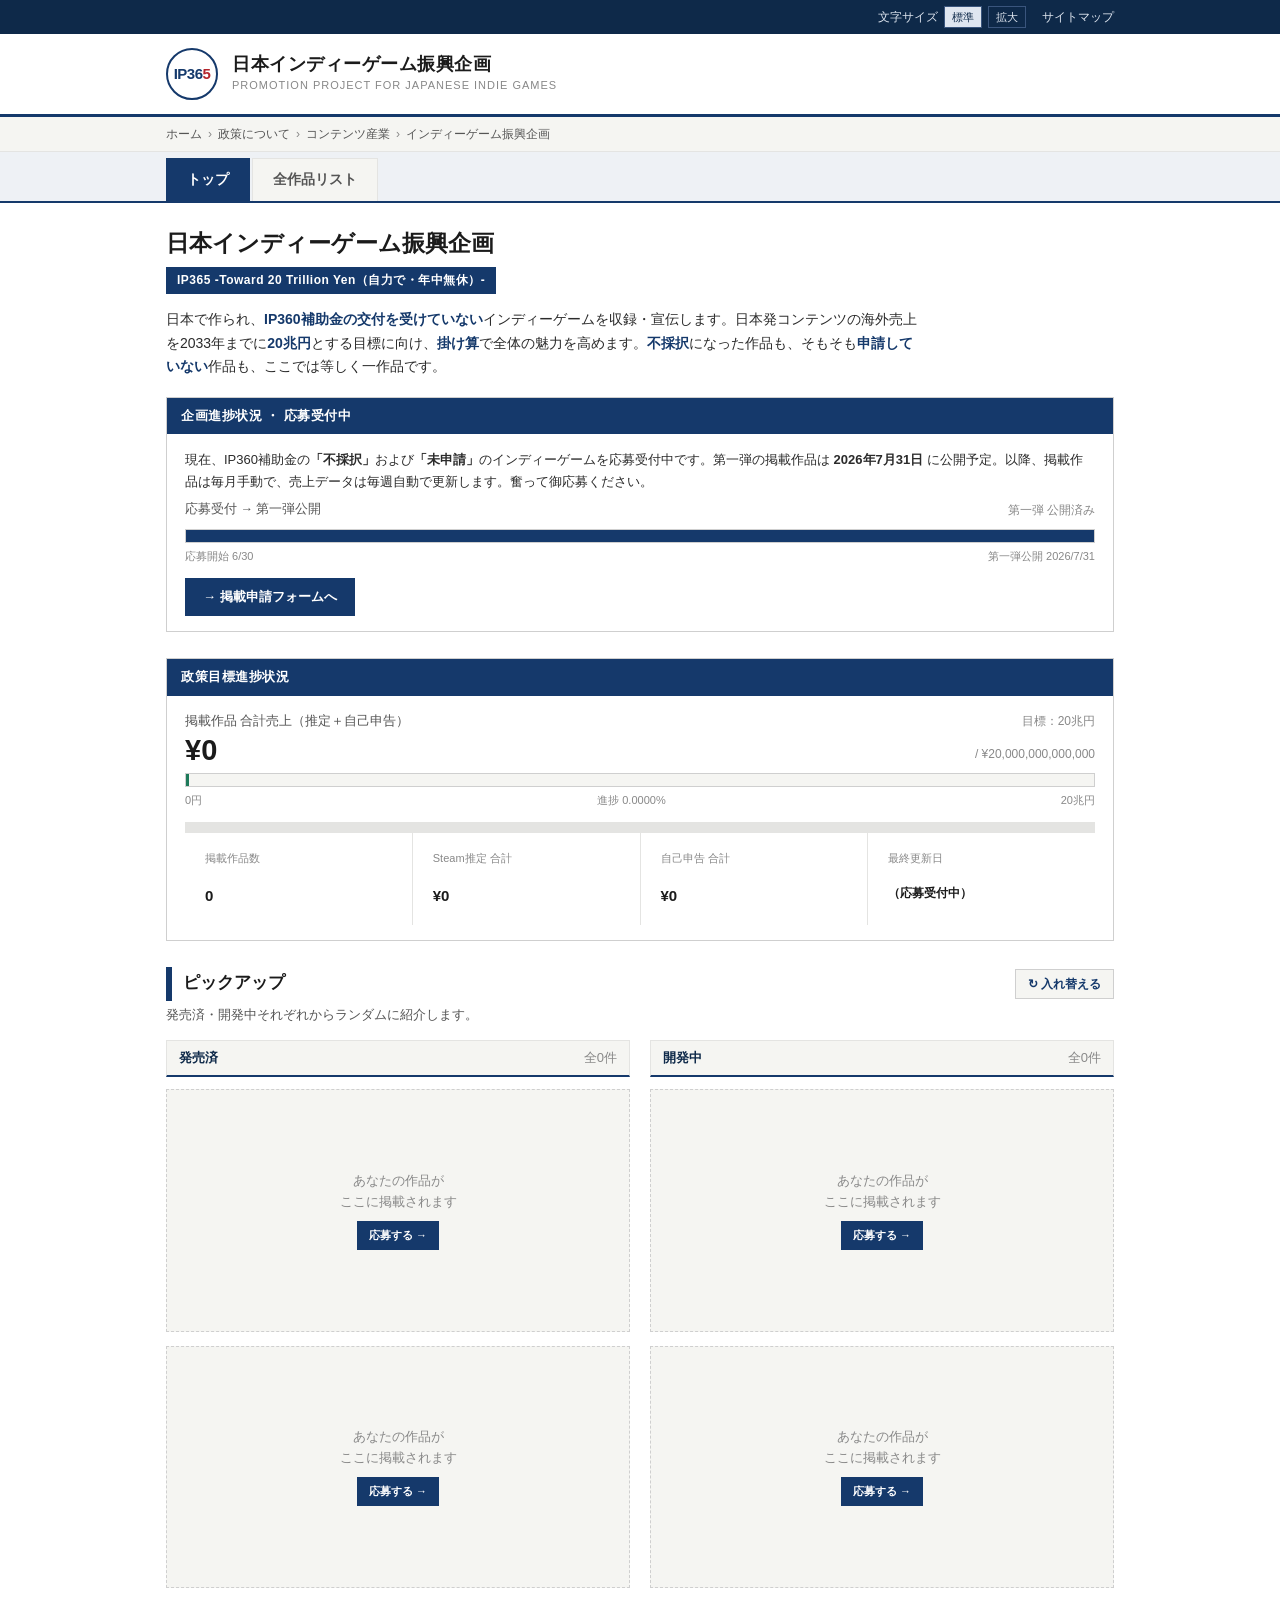
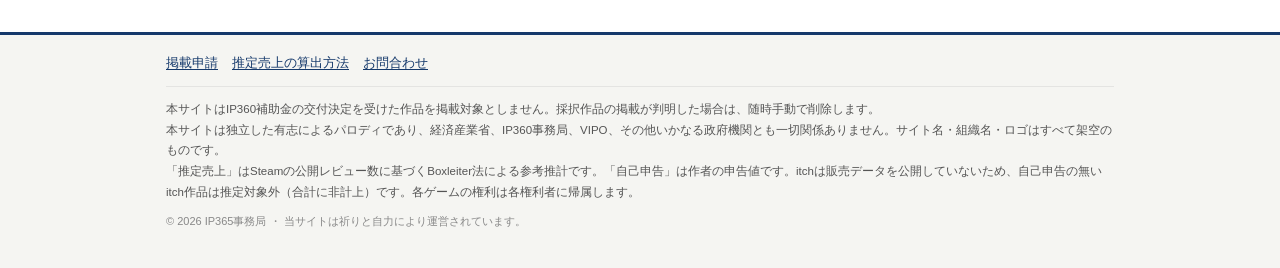
==== commit 896262a4: "Update index.html form url" ====
--- a/index.html
+++ b/index.html
@@ -5,7 +5,155 @@
 <meta name="viewport" content="width=device-width, initial-scale=1.0">
 <title>日本インディーゲーム振興企画｜落選IP連合</title>
 <meta name="description" content="日本のインディーゲームを収録・宣伝する非公式ファンサイト。IP360補助金に不採択となった作品も対象。">
-  <link rel="stylesheet" href="styles.css">
+<style>
+  :root{
+    --navy:#15396b; --navy-d:#0e2949; --ink:#1b1b1b; --sub:#555; --muted:#888;
+    --line:#cfcfcf; --line-s:#e4e4e2; --page:#fff; --panel:#f5f5f2; --panel-2:#eef1f5;
+    --stamp:#b3242b; --ok:#1d7a5a; --amber:#9a6a12;
+  }
+  *{box-sizing:border-box}
+  html{-webkit-text-size-adjust:100%}
+  body{margin:0;color:var(--ink);background:var(--page);
+    font-family:"Hiragino Kaku Gothic ProN","Hiragino Sans","Yu Gothic Medium","Yu Gothic","Meiryo","MS PGothic",sans-serif;
+    font-size:15px;line-height:1.7;}
+  a{color:var(--navy);text-decoration:underline;text-underline-offset:2px}
+  a:hover{color:#1f57a3}
+  :focus-visible{outline:2px solid var(--navy);outline-offset:2px}
+  .wrap{max-width:980px;margin:0 auto;padding:0 16px}
+
+  .util{background:var(--navy-d);color:#dfe6f0;font-size:12px}
+  .util .wrap{display:flex;justify-content:flex-end;align-items:center;gap:16px;height:34px}
+  .util a{color:#dfe6f0;text-decoration:none}.util a:hover{text-decoration:underline}
+  .util .sz{display:flex;gap:6px;align-items:center}
+  .util .sz button{background:none;border:1px solid #3a557d;color:#dfe6f0;font:inherit;font-size:11px;padding:1px 7px;cursor:pointer}
+  .util .sz button[aria-pressed="true"]{background:#dfe6f0;color:var(--navy-d)}
+
+  .mast{border-bottom:3px solid var(--navy)}
+  .mast .wrap{display:flex;align-items:center;gap:14px;padding:14px 16px}
+  .emblem{width:52px;height:52px;border:2px solid var(--navy);border-radius:50%;display:flex;align-items:center;justify-content:center;flex-shrink:0}
+  .emblem span{font-size:15px;font-weight:700;color:var(--navy);letter-spacing:-.5px}
+  .emblem .x{color:var(--stamp);text-decoration:line-through;text-decoration-thickness:2px}
+  .emblem .hi5{color:var(--stamp)}
+  .org .ja{font-size:18px;font-weight:700;letter-spacing:.5px;line-height:1.3}
+  .org .en{font-size:11px;color:var(--muted);letter-spacing:1px}
+
+  .crumb{background:var(--panel);border-bottom:1px solid var(--line-s);font-size:12px;color:var(--sub)}
+  .crumb .wrap{padding:7px 16px;display:flex;flex-wrap:wrap;gap:6px;align-items:center}
+  .crumb a{color:var(--sub);text-decoration:none}.crumb .sep{color:var(--muted)}
+
+  .tabs{background:var(--panel-2);border-bottom:2px solid var(--navy)}
+  .tabs .wrap{display:flex;gap:2px;padding:0 16px}
+  .tab{background:var(--panel);border:1px solid var(--line-s);border-bottom:none;font:inherit;font-size:14px;font-weight:700;
+    color:var(--sub);padding:9px 20px;cursor:pointer;margin-top:6px}
+  .tab[aria-selected="true"]{background:var(--navy);color:#fff;border-color:var(--navy)}
+
+  main{padding:24px 0 8px}
+  h1{font-size:23px;font-weight:700;line-height:1.4;margin:0 0 4px}
+  .pubinfo{display:inline-block;background:var(--navy);color:#fff;font-size:12px;font-weight:700;padding:3px 11px;margin:4px 0 14px;letter-spacing:.5px}
+  .lead{font-size:14px;color:#2b2b2b;margin:0 0 18px;max-width:760px}
+  .lead .hl{color:var(--navy);font-weight:700}
+
+  .panel{border:1px solid var(--line);background:#fff;margin:0 0 26px}
+  .panel .hd{background:var(--navy);color:#fff;font-size:13px;font-weight:700;padding:7px 14px;letter-spacing:.5px}
+  .panel .bd{padding:15px 18px}
+  .prow{display:flex;justify-content:space-between;align-items:flex-end;flex-wrap:wrap;gap:6px}
+  .prow .label{font-size:12.5px;color:var(--sub)} .target{font-size:12px;color:var(--muted)}
+  .total{font-size:29px;font-weight:700;font-variant-numeric:tabular-nums;line-height:1}
+  .bar{height:14px;background:var(--panel);border:1px solid var(--line);overflow:hidden;margin-top:8px}
+  .camp-note{font-size:13px;color:#2b2b2b;margin:0 0 4px;line-height:1.7}
+  .camp .camp-fill{background:var(--navy)}
+  .cta{display:inline-block;background:var(--navy);color:#fff;font-size:13px;font-weight:700;padding:8px 18px;text-decoration:none}
+  .cta:hover{background:var(--navy-d);color:#fff}
+  .ph-card{border:1px dashed var(--line);background:var(--panel);display:flex;flex-direction:column;align-items:center;justify-content:center;text-align:center;aspect-ratio:460/240;color:var(--muted);font-size:12.5px;padding:14px;gap:8px}
+  .ph-card a{font-size:12px}
+  .prelaunch{border:1px solid var(--line);background:var(--panel);padding:24px 20px;text-align:center;font-size:14px;color:var(--sub)}
+  .prelaunch strong{color:var(--navy-d)}
+  .tag.r18{border-color:#d88;color:#fff;background:var(--stamp);font-weight:700}
+  .modal-ov{position:fixed;inset:0;background:rgba(14,41,73,.55);display:none;align-items:center;justify-content:center;z-index:50;padding:18px}
+  .modal-ov.show{display:flex}
+  .modal{background:#fff;border:1px solid var(--line);max-width:380px;width:100%;box-shadow:0 8px 30px rgba(0,0,0,.25)}
+  .modal-h{background:var(--stamp);color:#fff;font-size:14px;font-weight:700;padding:9px 16px;letter-spacing:1px}
+  .modal-b{padding:18px 18px 16px;font-size:14px}
+  .modal-b p{margin:0 0 10px}
+  .modal-acts{display:flex;gap:10px;margin-top:16px}
+  .modal-acts button{font:inherit;font-size:14px;font-weight:700;border:1px solid;padding:10px 16px;cursor:pointer;flex:1}
+  .m-yes{background:var(--navy);color:#fff;border-color:var(--navy)} .m-yes:hover{background:var(--navy-d)}
+  .m-no{background:#fff;color:var(--sub);border-color:var(--line)} .m-no:hover{background:var(--panel)}
+  .bar>i{display:block;height:100%;background:var(--ok);min-width:3px;transition:width .9s ease}
+  .scale{display:flex;justify-content:space-between;font-size:11px;color:var(--muted);margin-top:4px;font-variant-numeric:tabular-nums}
+  .pmeta{margin-top:12px;border-top:1px solid var(--line-s);padding-top:10px;display:grid;grid-template-columns:repeat(4,1fr);gap:1px;background:var(--line-s)}
+  .pmeta div{background:#fff;padding:8px 10px}.pmeta .k{font-size:11px;color:var(--muted)}.pmeta .v{font-size:15px;font-weight:700;font-variant-numeric:tabular-nums}
+
+  .sec-h{font-size:17px;font-weight:700;border-left:6px solid var(--navy);padding:2px 0 2px 11px;margin:22px 0 4px;display:flex;justify-content:space-between;align-items:center}
+  .sec-h .reshuf{font-size:12px;font-weight:400}
+  .sec-sub{font-size:12.5px;color:var(--sub);margin:0 0 14px}
+  .reshuf-btn{font:inherit;font-size:12px;background:var(--panel);border:1px solid var(--line);padding:4px 12px;cursor:pointer;color:var(--navy)}
+  .reshuf-btn:hover{background:var(--panel-2)}
+
+  .two-col{display:grid;grid-template-columns:1fr 1fr;gap:20px;margin-bottom:8px}
+  .col-h{font-size:13px;font-weight:700;color:var(--navy-d);background:var(--panel);border:1px solid var(--line-s);border-bottom:2px solid var(--navy);padding:6px 12px;margin-bottom:12px}
+  .col-h .cnt{float:right;color:var(--muted);font-weight:400}
+
+  .grid{display:grid;grid-template-columns:repeat(auto-fill,minmax(280px,1fr));gap:14px}
+  .card{border:1px solid var(--line);background:#fff;display:flex;flex-direction:column}
+  .thumb{aspect-ratio:460/215;background:var(--panel-2);position:relative;overflow:hidden;border-bottom:1px solid var(--line-s)}
+  .thumb img{width:100%;height:100%;object-fit:cover;display:block}
+  .thumb .ph{position:absolute;inset:0;display:flex;align-items:center;justify-content:center;color:#9aa6b4;font-size:11px;text-align:center;padding:10px}
+  .stamp{position:absolute;top:8px;left:8px;border:2.5px solid var(--stamp);color:var(--stamp);font-size:12px;font-weight:700;letter-spacing:3px;padding:2px 6px 2px 9px;transform:rotate(-9deg);background:rgba(255,255,255,.55)}
+  .pin-status{position:absolute;top:8px;right:8px;font-size:10px;font-weight:700;padding:2px 8px;background:rgba(255,255,255,.85)}
+  .pin-status.dev{color:var(--amber);border:1px solid #d8b25a}.pin-status.rel{color:var(--ok);border:1px solid #a6d2bf}
+  .ci{padding:11px 13px;display:flex;flex-direction:column;gap:7px;flex:1}
+  .gname{font-size:15px;font-weight:700;line-height:1.35}
+  .meta-line{font-size:11px;color:var(--muted);font-variant-numeric:tabular-nums}
+  .ip-none{font-size:11px;color:#aaa}
+  .tags{display:flex;flex-wrap:wrap;gap:5px}
+  .tag{font-size:10.5px;padding:2px 8px;border:1px solid var(--line);color:var(--sub);background:var(--panel);white-space:nowrap}
+  .tag.g{background:var(--panel-2);color:var(--navy-d);border-color:#cdd8e6}
+  .tag.ai{border-color:#cdbce6;color:#5a3f8a;background:#f3eefa}
+  .rev{margin-top:auto;padding-top:8px;border-top:1px solid var(--line-s);font-size:12px;font-variant-numeric:tabular-nums;display:flex;justify-content:space-between;align-items:baseline}
+  .rev .k{font-size:10.5px;color:var(--muted)}
+  .rev .v.est{color:var(--ok);font-weight:700}.rev .v.self{color:var(--navy);font-weight:700}.rev .v.exc{color:var(--muted)}
+  .acc-btn{width:100%;text-align:left;background:var(--panel);border:none;border-top:1px solid var(--line-s);font:inherit;font-size:12px;font-weight:700;color:var(--navy);padding:7px 13px;cursor:pointer}
+  .acc-btn .tri{font-size:9px;display:inline-block;transition:transform .2s}.acc-btn[aria-expanded="true"] .tri{transform:rotate(90deg)}
+  .acc-bd{display:none;padding:12px 13px;font-size:12.5px;border-top:1px solid var(--line-s)}.acc-bd.open{display:block}
+  .acc-bd h4{font-size:12px;font-weight:700;margin:0 0 3px;color:var(--navy-d)}.acc-bd .blk{margin:0 0 11px}
+  .acc-bd .statement{background:#fbf0f0;border-left:3px solid var(--stamp);padding:8px 11px;margin:0;color:#3a2020}
+  .links{display:flex;flex-wrap:wrap;gap:6px;margin:0}
+  .links a{font-size:11.5px;padding:3px 10px;border:1px solid var(--line);text-decoration:none;color:var(--navy);background:#fff}.links a:hover{background:var(--panel)}
+  .calc{font-size:11px;color:var(--muted);line-height:1.6;margin:0}
+
+  .filters{border:1px solid var(--line);background:var(--panel);padding:13px 16px;margin:0 0 16px}
+  .frow{display:flex;flex-wrap:wrap;gap:18px;align-items:flex-start}
+  .fgrp{display:flex;flex-direction:column;gap:5px}
+  .fgrp .flabel{font-size:11px;font-weight:700;color:var(--navy-d)}
+  .seg{display:flex;border:1px solid var(--line)}
+  .seg button{font:inherit;font-size:12px;background:#fff;border:none;border-right:1px solid var(--line);padding:5px 12px;cursor:pointer;color:var(--sub)}
+  .seg button:last-child{border-right:none}
+  .seg button[aria-pressed="true"]{background:var(--navy);color:#fff}
+  .gchips{display:flex;flex-wrap:wrap;gap:5px;max-width:560px}
+  .gchip{font:inherit;font-size:11.5px;background:#fff;border:1px solid var(--line);padding:3px 10px;cursor:pointer;color:var(--sub)}
+  .gchip[aria-pressed="true"]{background:var(--navy);color:#fff;border-color:var(--navy)}
+  .fcount{font-size:12px;color:var(--sub);margin:0 0 12px}
+  .fcount b{color:var(--ink)}
+  .empty{text-align:center;color:var(--muted);font-size:13px;padding:30px}
+
+  .apply{border:1px dashed var(--line);background:var(--panel);padding:15px 18px;margin:22px 0 8px;font-size:13px}
+  .apply h3{font-size:14px;margin:0 0 6px;font-weight:700}
+
+  footer{border-top:3px solid var(--navy);margin-top:28px;background:var(--panel)}
+  footer .wrap{padding:18px 16px 26px}
+  .flinks{display:flex;flex-wrap:wrap;gap:14px;font-size:12.5px;margin-bottom:12px}
+  .disc{font-size:11.5px;color:var(--sub);line-height:1.8;border-top:1px solid var(--line-s);padding-top:12px;margin:0}
+  .copy{font-size:11px;color:var(--muted);margin-top:10px}
+
+  .hide{display:none!important}
+  @media(max-width:760px){
+    .two-col{grid-template-columns:1fr}
+    .pmeta{grid-template-columns:1fr 1fr}
+  }
+  @media(prefers-reduced-motion:reduce){*{transition:none!important}}
+  body.lg{font-size:17px}
+</style>
 </head>
 <body>
 
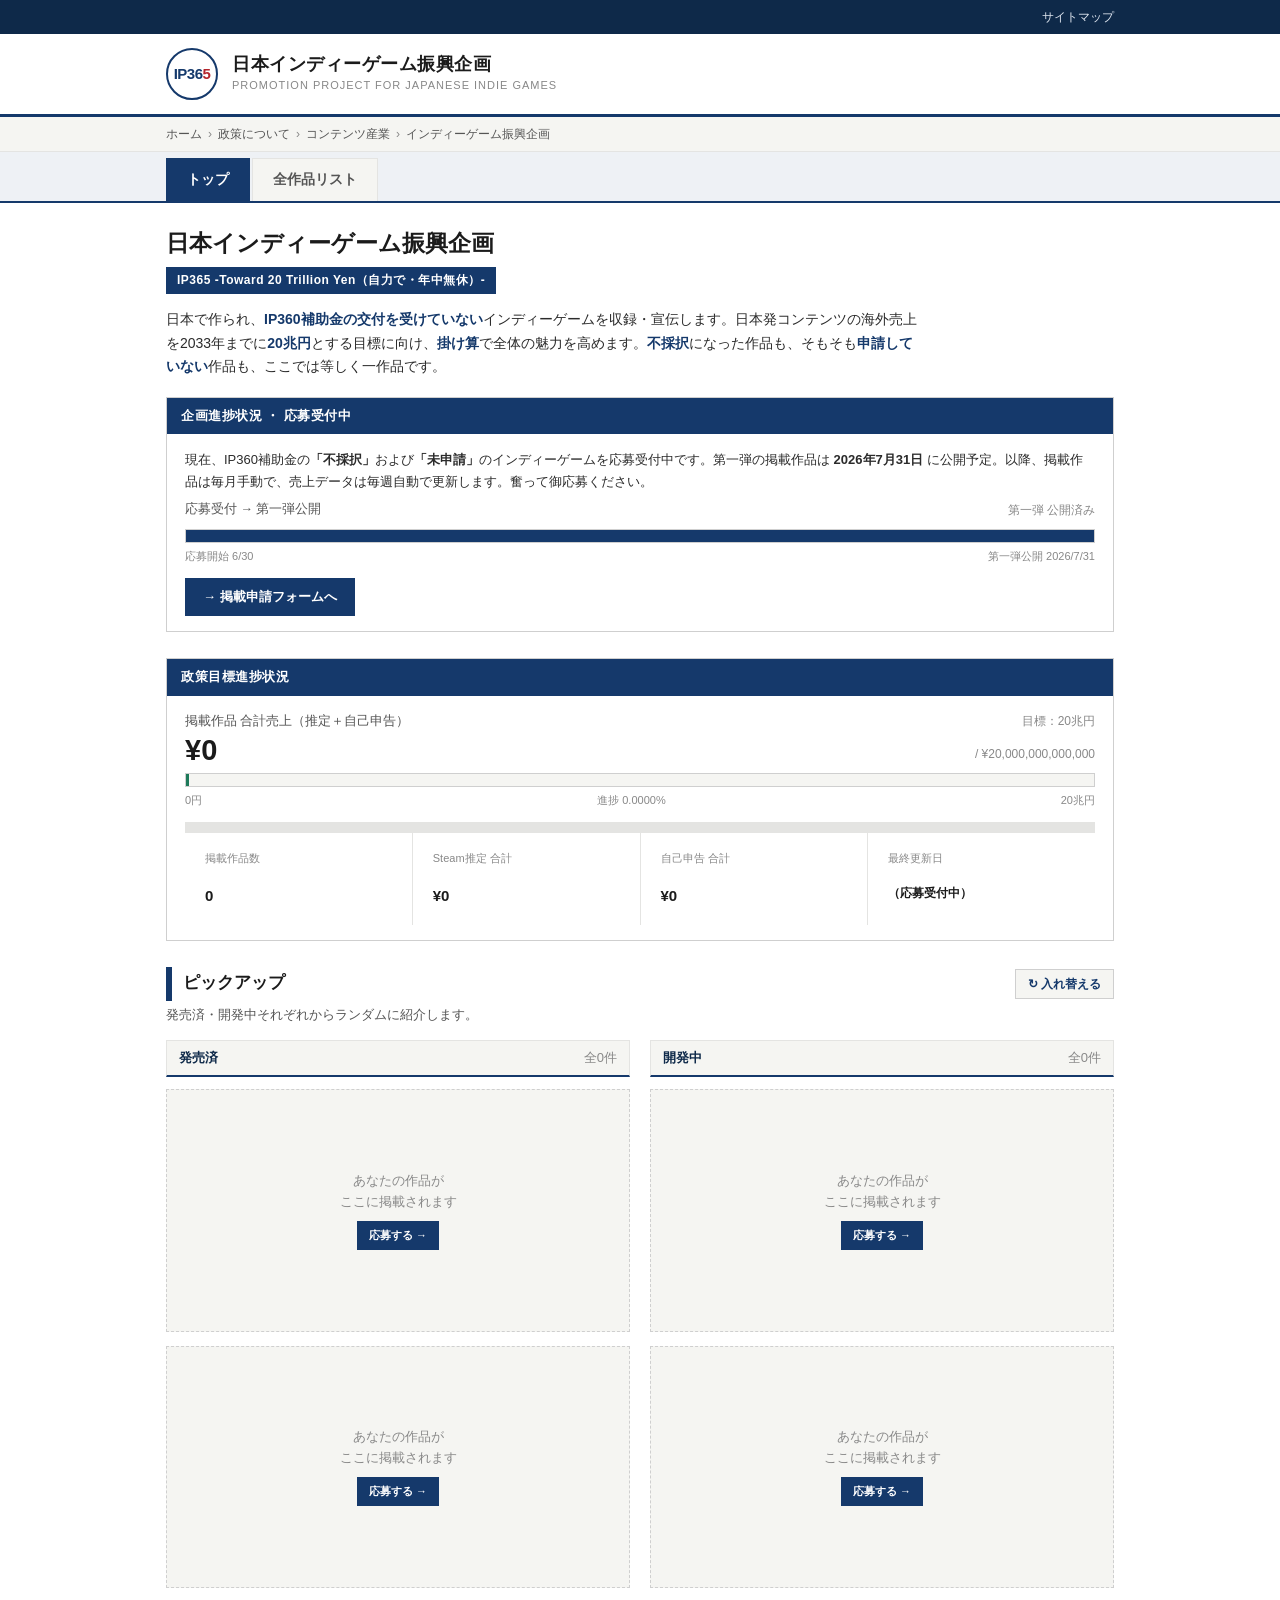
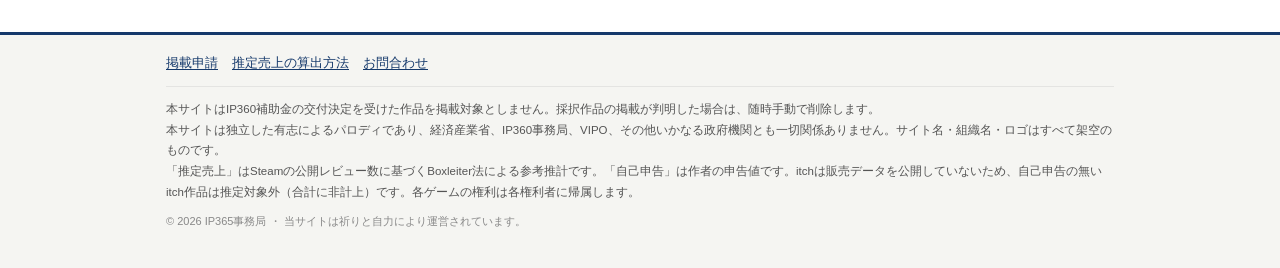
==== commit 467fa9b8: "Update index.html steam/itch link" ====
--- a/index.html
+++ b/index.html
@@ -24,9 +24,6 @@
   .util{background:var(--navy-d);color:#dfe6f0;font-size:12px}
   .util .wrap{display:flex;justify-content:flex-end;align-items:center;gap:16px;height:34px}
   .util a{color:#dfe6f0;text-decoration:none}.util a:hover{text-decoration:underline}
-  .util .sz{display:flex;gap:6px;align-items:center}
-  .util .sz button{background:none;border:1px solid #3a557d;color:#dfe6f0;font:inherit;font-size:11px;padding:1px 7px;cursor:pointer}
-  .util .sz button[aria-pressed="true"]{background:#dfe6f0;color:var(--navy-d)}
 
   .mast{border-bottom:3px solid var(--navy)}
   .mast .wrap{display:flex;align-items:center;gap:14px;padding:14px 16px}
@@ -98,6 +95,10 @@
   .card{border:1px solid var(--line);background:#fff;display:flex;flex-direction:column}
   .thumb{aspect-ratio:460/215;background:var(--panel-2);position:relative;overflow:hidden;border-bottom:1px solid var(--line-s)}
   .thumb img{width:100%;height:100%;object-fit:cover;display:block}
+  .thumb a.thumb-link{position:absolute;inset:0;display:block;cursor:pointer}
+  .thumb a.thumb-link::after{content:"↗";position:absolute;bottom:6px;right:8px;font-size:13px;font-weight:700;color:#fff;background:rgba(14,41,73,.72);width:22px;height:22px;line-height:22px;text-align:center;border-radius:2px;opacity:0;transition:opacity .15s}
+  .thumb a.thumb-link:hover::after{opacity:1}
+  .thumb a.thumb-link:hover img{opacity:.9}
   .thumb .ph{position:absolute;inset:0;display:flex;align-items:center;justify-content:center;color:#9aa6b4;font-size:11px;text-align:center;padding:10px}
   .stamp{position:absolute;top:8px;left:8px;border:2.5px solid var(--stamp);color:var(--stamp);font-size:12px;font-weight:700;letter-spacing:3px;padding:2px 6px 2px 9px;transform:rotate(-9deg);background:rgba(255,255,255,.55)}
   .pin-status{position:absolute;top:8px;right:8px;font-size:10px;font-weight:700;padding:2px 8px;background:rgba(255,255,255,.85)}
@@ -105,7 +106,8 @@
   .ci{padding:11px 13px;display:flex;flex-direction:column;gap:7px;flex:1}
   .gname{font-size:15px;font-weight:700;line-height:1.35}
   .meta-line{font-size:11px;color:var(--muted);font-variant-numeric:tabular-nums}
-  .ip-none{font-size:11px;color:#aaa}
+  .meta-line a.src-link{color:var(--navy);text-decoration:none}
+  .meta-line a.src-link:hover{text-decoration:underline}
   .tags{display:flex;flex-wrap:wrap;gap:5px}
   .tag{font-size:10.5px;padding:2px 8px;border:1px solid var(--line);color:var(--sub);background:var(--panel);white-space:nowrap}
   .tag.g{background:var(--panel-2);color:var(--navy-d);border-color:#cdd8e6}
@@ -152,16 +154,11 @@
     .pmeta{grid-template-columns:1fr 1fr}
   }
   @media(prefers-reduced-motion:reduce){*{transition:none!important}}
-  body.lg{font-size:17px}
 </style>
 </head>
 <body>
 
 <div class="util"><div class="wrap">
-  <span class="sz">文字サイズ
-    <button id="sz-n" aria-pressed="true">標準</button>
-    <button id="sz-l" aria-pressed="false">拡大</button>
-  </span>
   <a href="#">サイトマップ</a>
 </div></div>
 
@@ -330,22 +327,29 @@
   function revHtml(g){
     if(g.revenue_kind==="estimated") return '<span class="k">推定売上</span><span class="v est">'+yen(g.revenue_jpy)+'</span>';
     if(g.revenue_kind==="self_reported") return '<span class="k">自己申告</span><span class="v self">'+yen(g.revenue_jpy)+'</span>';
-    return '<span class="k">売上</span><span class="v exc">対象外（itch非公開）</span>';
+    return '<span class="k">売上</span><span class="v exc">対象外</span>';
   }
   function card(g){
     var c=document.createElement("article");c.className="card";
     var stamp = g.ip360==="rejected" ? '<div class="stamp" aria-label="不採択">不採択</div>' : '';
     var pin = g.status==="released" ? '<div class="pin-status rel">発売済</div>' : '<div class="pin-status dev">開発中</div>';
-    var thumb='<div class="thumb">'+(g.header_image?'<img src="'+esc(g.header_image)+'" alt="'+esc(g.name)+'" loading="lazy">':'<div class="ph">画像（Steam自動取得 / 作者提供）</div>')+stamp+pin+'</div>';
-
-    var idline = g.app_id ? ('App ID: '+esc(g.app_id)) : (g.itch_url?'itch.io':'—');
-    var ipnone = g.ip360==="none" ? '<div class="ip-none">IP360：未申請</div>' : '';
+    var thumbInner=(g.header_image?'<img src="'+esc(g.header_image)+'" alt="'+esc(g.name)+'" loading="lazy">':'<div class="ph">画像（Steam自動取得 / 作者提供）</div>')+stamp+pin;
+    var thumbUrl=(g.links&&(g.links.steam||g.links.itch))||g.itch_url||(g.links&&g.links.website)||'';
+    var thumb=thumbUrl
+      ? '<div class="thumb"><a class="thumb-link" href="'+esc(thumbUrl)+'" target="_blank" rel="noopener" aria-label="'+esc(g.name)+' のページを開く">'+thumbInner+'</a></div>'
+      : '<div class="thumb">'+thumbInner+'</div>';
+
+    var srcUrl = g.app_id ? (g.links&&g.links.steam) : ((g.links&&g.links.itch)||g.itch_url);
+    var srcLabel = g.app_id ? ('App ID: '+esc(g.app_id)) : 'itch.io';
+    var idline = (g.app_id||g.itch_url)
+      ? (srcUrl ? '<a class="src-link" href="'+esc(srcUrl)+'" target="_blank" rel="noopener">'+srcLabel+' ↗</a>' : srcLabel)
+      : '—';
     var genreTags=(g.genre||[]).map(function(t){return '<span class="tag g">'+esc(t)+'</span>';}).join("");
     var aiTag = g.ai_used===true?'<span class="tag ai">生成AI使用</span>':(g.ai_used===false?'<span class="tag">生成AI不使用</span>':'');
     var r18Tag = g.adult?'<span class="tag r18">R-18</span>':'';
 
     var ci='<div class="ci"><div class="gname">'+esc(g.name)+'</div>'+
-      '<div class="meta-line">'+idline+'</div>'+ipnone+
+      '<div class="meta-line">'+idline+'</div>'+
       '<div class="tags">'+r18Tag+aiTag+genreTags+'</div>'+
       '<div class="rev">'+revHtml(g)+'</div></div>';
     c.innerHTML=thumb+ci;
@@ -367,7 +371,9 @@
     var calc;
     if(g.revenue_kind==="estimated") calc='レビュー '+num(g.total_reviews)+' 件 × 係数 '+(A.boxleiter_multiplier||30)+' ＝ 推定 '+num(g.est_units)+' 本 × 実効単価係数 '+(A.effective_price_factor||0.6)+' → '+yen(g.revenue_jpy);
     else if(g.revenue_kind==="self_reported") calc='作者の自己申告値：'+yen(g.revenue_jpy)+'（itchは販売データ非公開のため申告制）';
-    else calc='itchは販売データを公開していないため、推定対象外（合計に非計上）。';
+    else calc = g.app_id
+      ? 'まだ発売前、またはレビューが無いため売上を推定できません（合計には非計上）。'
+      : 'itchは販売データを公開していないため、推定対象外（合計には非計上）。';
 
     var stmt = (g.ip360==="rejected"&&g.statement)?'<div class="blk"><h4>落選感言</h4><p class="statement">'+esc(g.statement)+'</p></div>':'';
     var bd=document.createElement("div");bd.className="acc-bd";
@@ -513,9 +519,6 @@
   });
 
   document.getElementById("reshuf").onclick=function(){renderShowcase();};
-  var n=document.getElementById("sz-n"),l=document.getElementById("sz-l");
-  n.onclick=function(){document.body.classList.remove("lg");n.setAttribute("aria-pressed","true");l.setAttribute("aria-pressed","false");};
-  l.onclick=function(){document.body.classList.add("lg");l.setAttribute("aria-pressed","true");n.setAttribute("aria-pressed","false");};
   document.getElementById("calc-link").addEventListener("click",function(e){e.preventDefault();
     alert("推定売上の算出方法（Boxleiter法）\n\n推定本数＝Steam公開レビュー数×係数（既定30）\n推定売上＝推定本数×定価×実効単価係数（既定0.6）\n\nitchは販売データ非公開のため、自己申告が無ければ対象外。誤差は大きく、眺めて楽しむための参考値です。");
   });
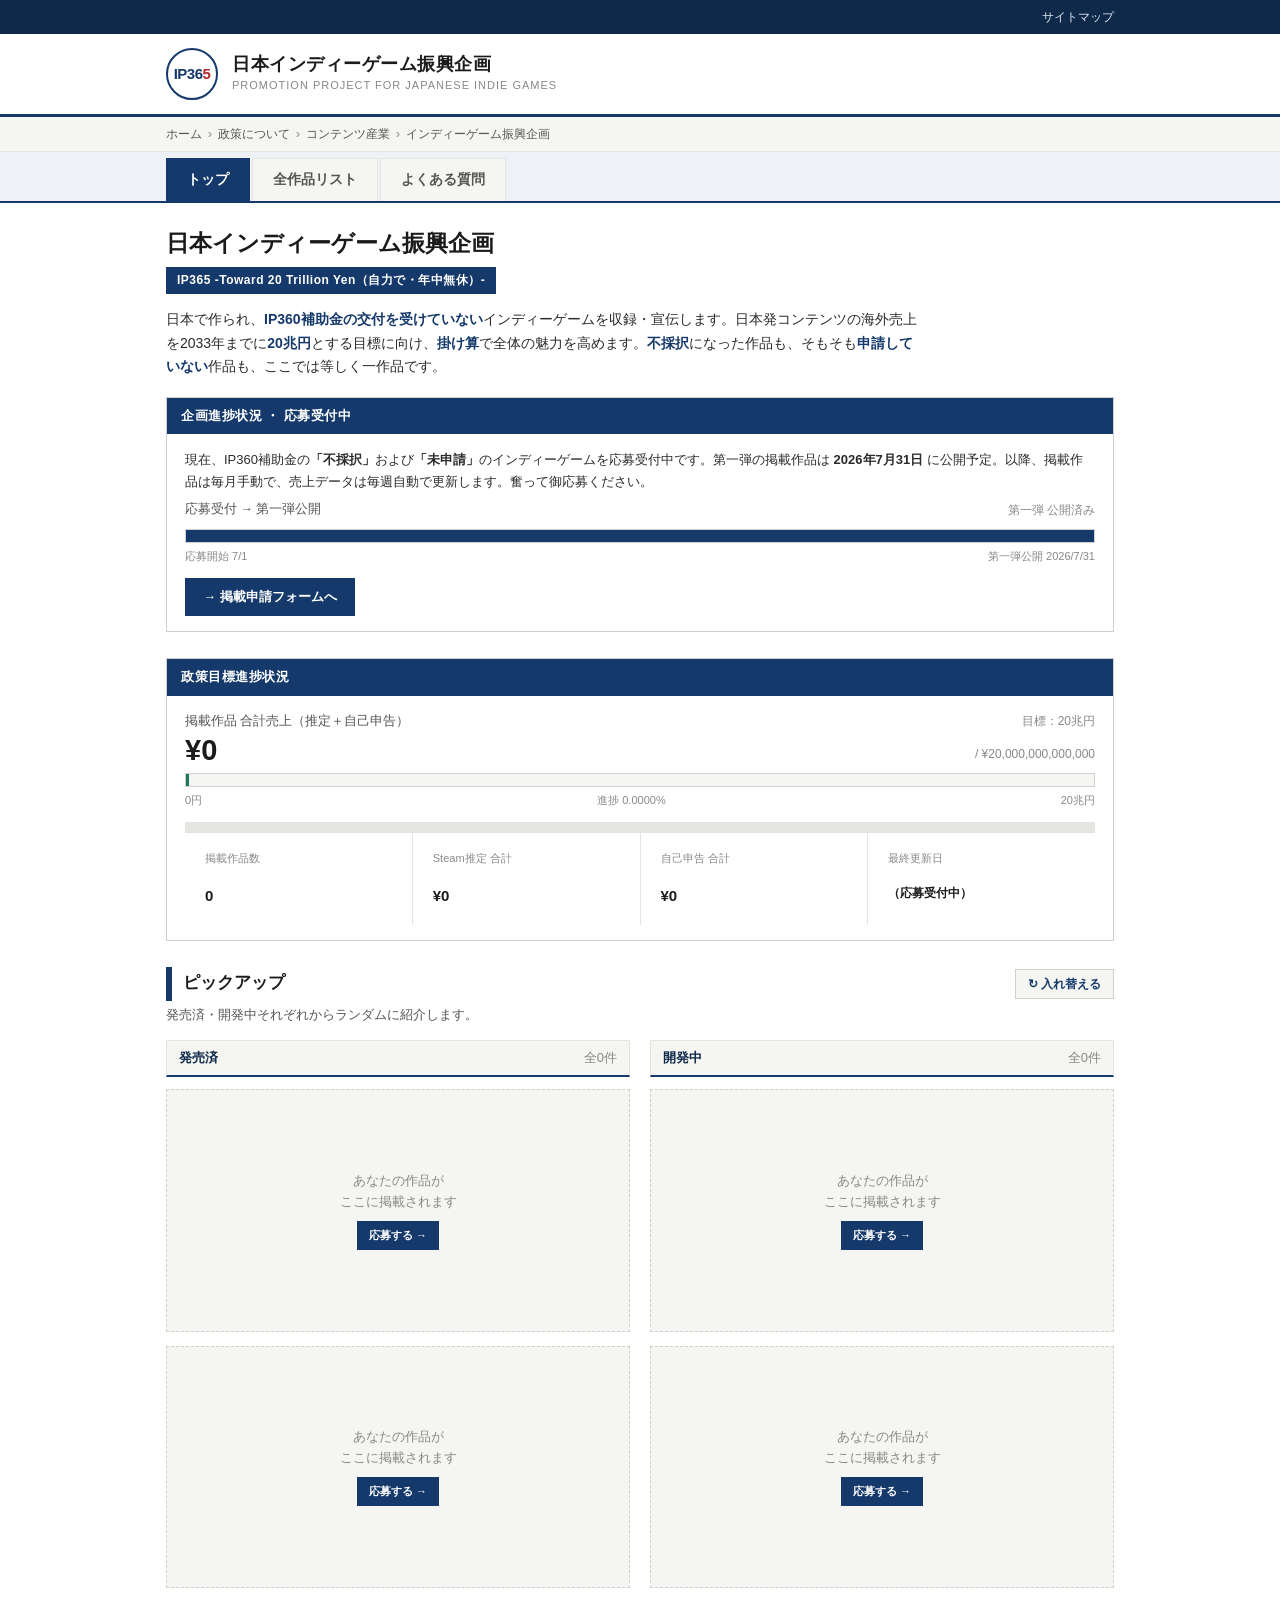
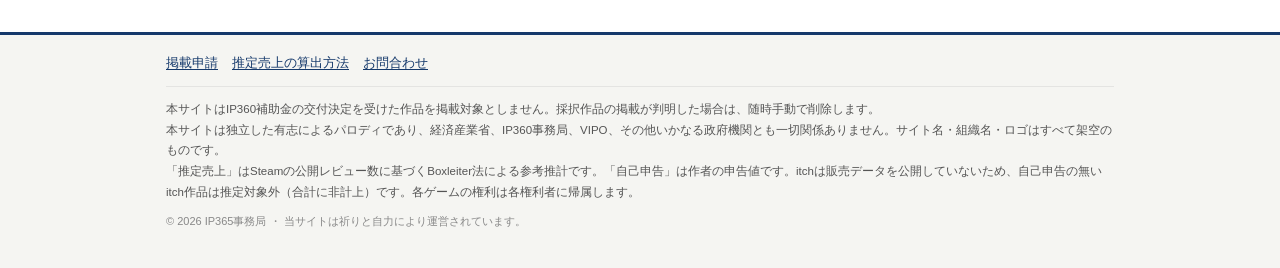
==== commit a68ea690: "Update index.html" ====
--- a/index.html
+++ b/index.html
@@ -3,7 +3,7 @@
 <head>
 <meta charset="UTF-8">
 <meta name="viewport" content="width=device-width, initial-scale=1.0">
-<title>日本インディーゲーム振興企画｜落選IP連合</title>
+<title>日本インディーゲーム振興企画｜IP365</title>
 <meta name="description" content="日本のインディーゲームを収録・宣伝する非公式ファンサイト。IP360補助金に不採択となった作品も対象。">
 <style>
   :root{
@@ -65,6 +65,13 @@
   .ph-card a{font-size:12px}
   .prelaunch{border:1px solid var(--line);background:var(--panel);padding:24px 20px;text-align:center;font-size:14px;color:var(--sub)}
   .prelaunch strong{color:var(--navy-d)}
+  .faq-title{font-size:20px;font-weight:700;color:var(--ink);margin:4px 0 4px;padding-bottom:8px;border-bottom:2px solid var(--navy)}
+  .faq-lead{font-size:13px;color:var(--sub);margin:0 0 20px}
+  .qa{border:1px solid var(--line-s);border-left:4px solid var(--navy);background:var(--panel);padding:14px 16px;margin:0 0 14px}
+  .qa .q{font-size:15px;font-weight:700;color:var(--navy-d);margin:0 0 8px}
+  .qa .a{font-size:13.5px;line-height:1.85;color:#2b2b2b}
+  .qa .a strong{color:var(--navy-d)}
+  .faq-cta{margin:22px 0 4px;text-align:center}
   .tag.r18{border-color:#d88;color:#fff;background:var(--stamp);font-weight:700}
   .modal-ov{position:fixed;inset:0;background:rgba(14,41,73,.55);display:none;align-items:center;justify-content:center;z-index:50;padding:18px}
   .modal-ov.show{display:flex}
@@ -180,6 +187,7 @@
 <div class="tabs"><div class="wrap" role="tablist">
   <button class="tab" id="tab-top" role="tab" aria-selected="true" aria-controls="view-top">トップ</button>
   <button class="tab" id="tab-list" role="tab" aria-selected="false" aria-controls="view-list">全作品リスト</button>
+  <button class="tab" id="tab-faq" role="tab" aria-selected="false" aria-controls="view-faq">よくある質問</button>
 </div></div>
 
 <main><div class="wrap">
@@ -273,6 +281,47 @@
     </section>
   </section>
 
+  <section id="view-faq" role="tabpanel" aria-labelledby="tab-faq" class="hide">
+    <h2 class="faq-title">よくある質問</h2>
+    <p class="faq-lead">この企画について、よく寄せられる質問をまとめました。</p>
+
+    <div class="qa">
+      <div class="q">Q. この企画（IP365）は何のためのものですか？</div>
+      <div class="a">
+        IP360補助金に採択された作品は、大きな注目と露出のチャンスを得ます。けれど、落選した作品だって、同じように何枚もの資料を用意して挑んだはず。それなのに、ハードディスクの片隅に埋もれ、誰の目にも触れないまま終わってしまう——というのは、あまりにもったいない。<br>
+        IP365は、IP360に集まる注目を少しだけ借りて、そうした作品を一緒に並べる場所です。落ちても、作らなかったわけじゃない。インディー開発者の努力を、もっと多くの人に見てもらうために。
+      </div>
+    </div>
+
+    <div class="qa">
+      <div class="q">Q. 応募にお金はかかりますか？収益はありますか？</div>
+      <div class="a">
+        応募は<strong>完全に無料</strong>です。そして正直に言うと、このサイトに掲載されても直接お金が入るわけではありません。<br>
+        ただ、露出の窓口がひとつ増えれば、プレイヤーや目利き、メディアの誰かが作品を見つけてくれるかもしれない。その出会いが、いつかの売上につながる——そんな「きっかけ」になれたら、と考えています。
+      </div>
+    </div>
+
+    <div class="qa">
+      <div class="q">Q. 応募は大変ですか？何を用意すればいいですか？</div>
+      <div class="a">
+        Steam の App ID、または itch などの紹介ページURLと、ゲームの短い概要。用意するのはそれだけです。早ければ<strong>30秒</strong>、長くても3分ほどで終わります。<br>
+        IP360のような分厚い書類仕事は一切ありません。しかも<strong>採択率は100%</strong>。落選の心配は、もうしなくて大丈夫です。
+      </div>
+    </div>
+
+    <div class="qa">
+      <div class="q">Q. 広告や寄付は？どうやって運営しているのですか？</div>
+      <div class="a">
+        この企画は、できるだけ<strong>非商業的なまま</strong>続けたいと考えています。そのため独立ドメインを持たず、GitHub Pages に間借りする形で公開しています。おかげで運営コストはほぼゼロ。<br>
+        広告は載せませんし、寄付やスポンサーも募りません。細く長く、年中無休で。
+      </div>
+    </div>
+
+    <p class="faq-cta">
+      <a class="cta js-form-link" href="#" target="_blank" rel="noopener">→ 掲載申請フォームへ</a>
+    </p>
+  </section>
+
 </div></main>
 
 <div class="modal-ov" id="age-modal" role="dialog" aria-modal="true" aria-labelledby="age-h">
@@ -340,7 +389,7 @@
       : '<div class="thumb">'+thumbInner+'</div>';
 
     var srcUrl = g.app_id ? (g.links&&g.links.steam) : ((g.links&&g.links.itch)||g.itch_url);
-    var srcLabel = g.app_id ? ('App ID: '+esc(g.app_id)) : 'itch.io';
+    var srcLabel = g.app_id ? ('Steam｜App ID: '+esc(g.app_id)) : 'itch.io';
     var idline = (g.app_id||g.itch_url)
       ? (srcUrl ? '<a class="src-link" href="'+esc(srcUrl)+'" target="_blank" rel="noopener">'+srcLabel+' ↗</a>' : srcLabel)
       : '—';
@@ -444,15 +493,18 @@
   }
 
   // ▼ 企画スケジュール（7/31公開後はこのpanelごと削除可） ▼
-  var CAMPAIGN_START = new Date("2026-07-01T00:00:00+09:00");
-  var FIRST_BATCH    = new Date("2026-07-31T23:59:59+09:00");
+  var CAMPAIGN_START_ISO = "2026-07-01";
+  var FIRST_BATCH_ISO    = "2026-07-31";
+  var CAMPAIGN_START = new Date(CAMPAIGN_START_ISO+"T00:00:00+09:00");
+  var FIRST_BATCH    = new Date(FIRST_BATCH_ISO+"T23:59:59+09:00");
+  function mdLabel(iso){ var p=iso.split("-"); return (+p[1])+"/"+(+p[2]); }
   function renderCampaign(){
     var now=new Date(), span=FIRST_BATCH-CAMPAIGN_START;
     var p=span>0?((now-CAMPAIGN_START)/span*100):100;
     p=Math.min(Math.max(p,0),100);
     var days=Math.ceil((FIRST_BATCH-now)/86400000);
     var cd=document.getElementById("camp-countdown"), cs=document.getElementById("camp-start"), cb=document.getElementById("camp-bar");
-    if(cs) cs.textContent="応募開始 "+(CAMPAIGN_START.getMonth()+1)+"/"+CAMPAIGN_START.getDate();
+    if(cs) cs.textContent="応募開始 "+mdLabel(CAMPAIGN_START_ISO);
     if(cd) cd.textContent = days>0 ? ("第一弾公開まで あと "+days+" 日") : "第一弾 公開済み";
     if(cb) setTimeout(function(){cb.style.width=Math.max(p,2)+"%";},120);
   }
@@ -473,15 +525,16 @@
   }
 
   // tabs
+  var TABS=["top","list","faq"];
   function showTab(which){
-    var top=which==="top";
-    document.getElementById("tab-top").setAttribute("aria-selected",top?"true":"false");
-    document.getElementById("tab-list").setAttribute("aria-selected",top?"false":"true");
-    document.getElementById("view-top").classList.toggle("hide",!top);
-    document.getElementById("view-list").classList.toggle("hide",top);
-  }
-  document.getElementById("tab-top").onclick=function(){showTab("top");};
-  document.getElementById("tab-list").onclick=function(){showTab("list");};
+    TABS.forEach(function(t){
+      document.getElementById("tab-"+t).setAttribute("aria-selected", t===which?"true":"false");
+      document.getElementById("view-"+t).classList.toggle("hide", t!==which);
+    });
+  }
+  TABS.forEach(function(t){
+    document.getElementById("tab-"+t).onclick=function(){showTab(t);};
+  });
 
   // segmented filters
   function setSeg(seg,b){
